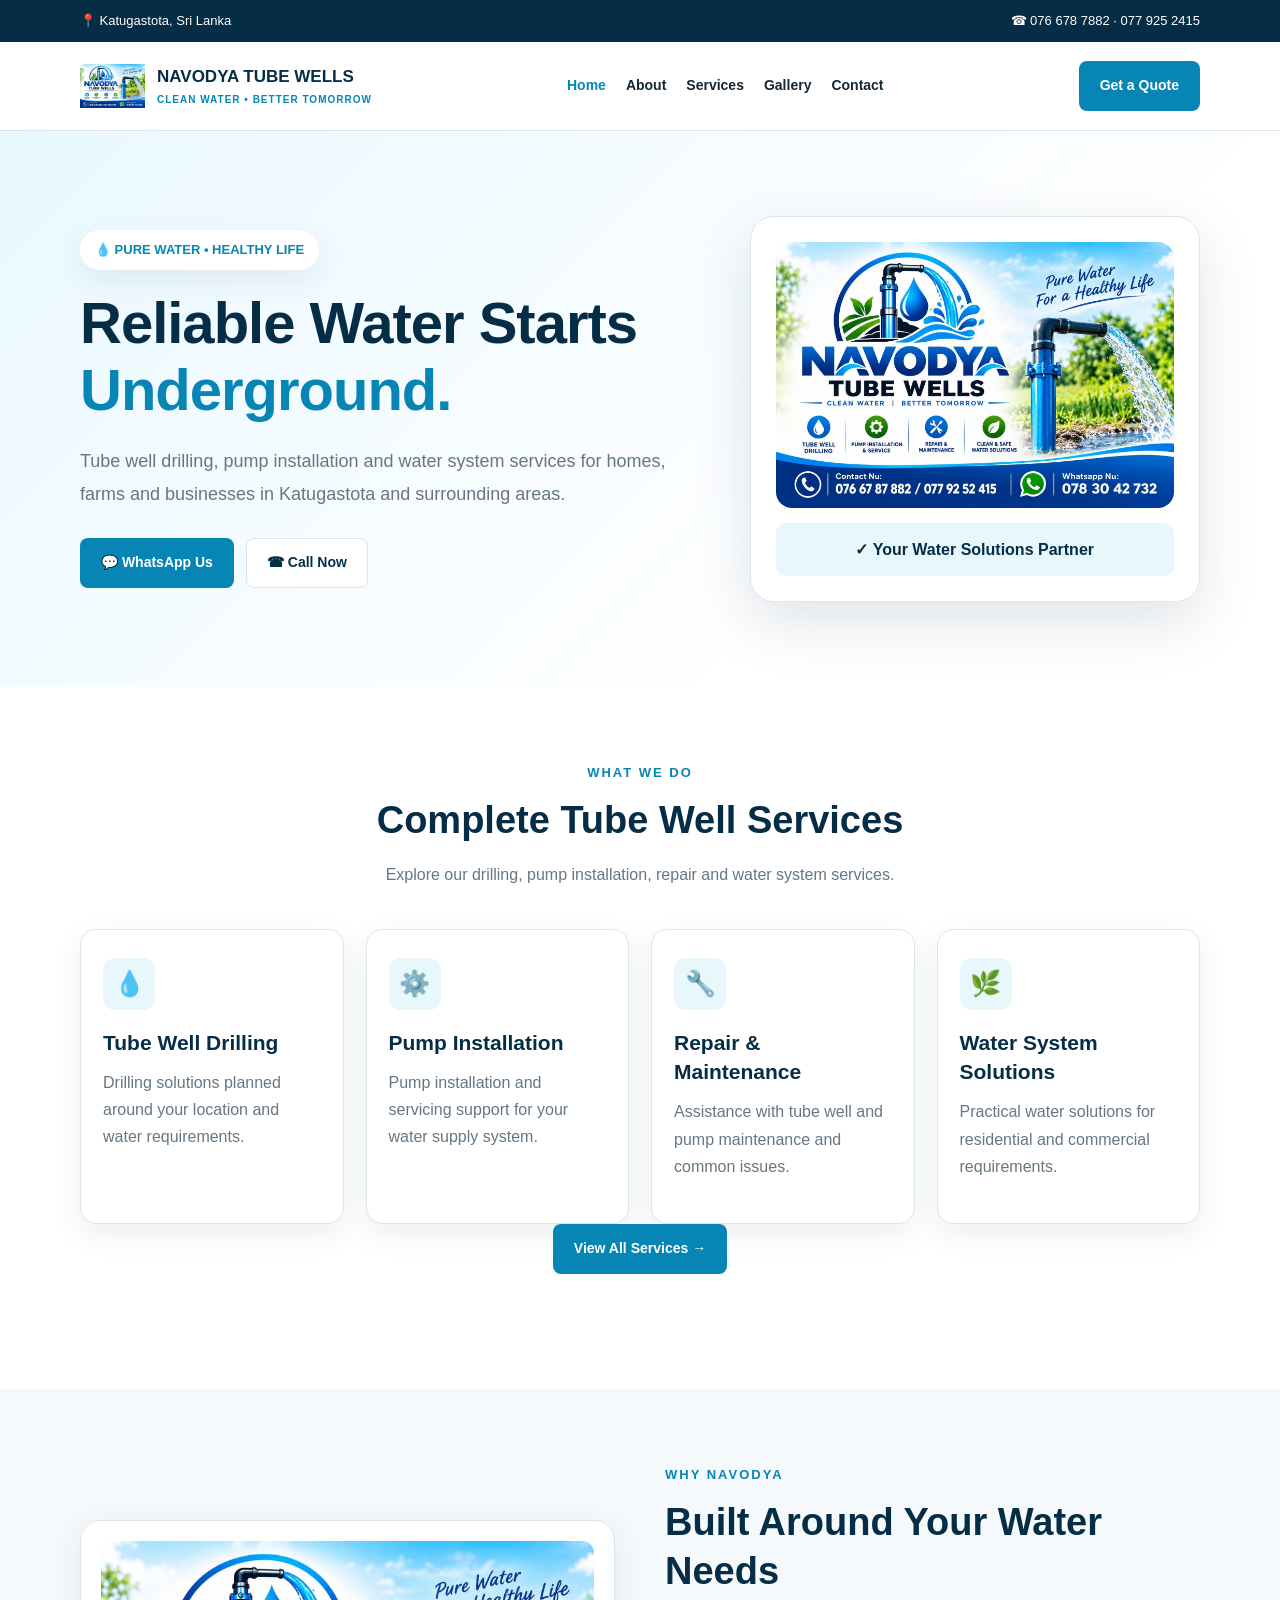
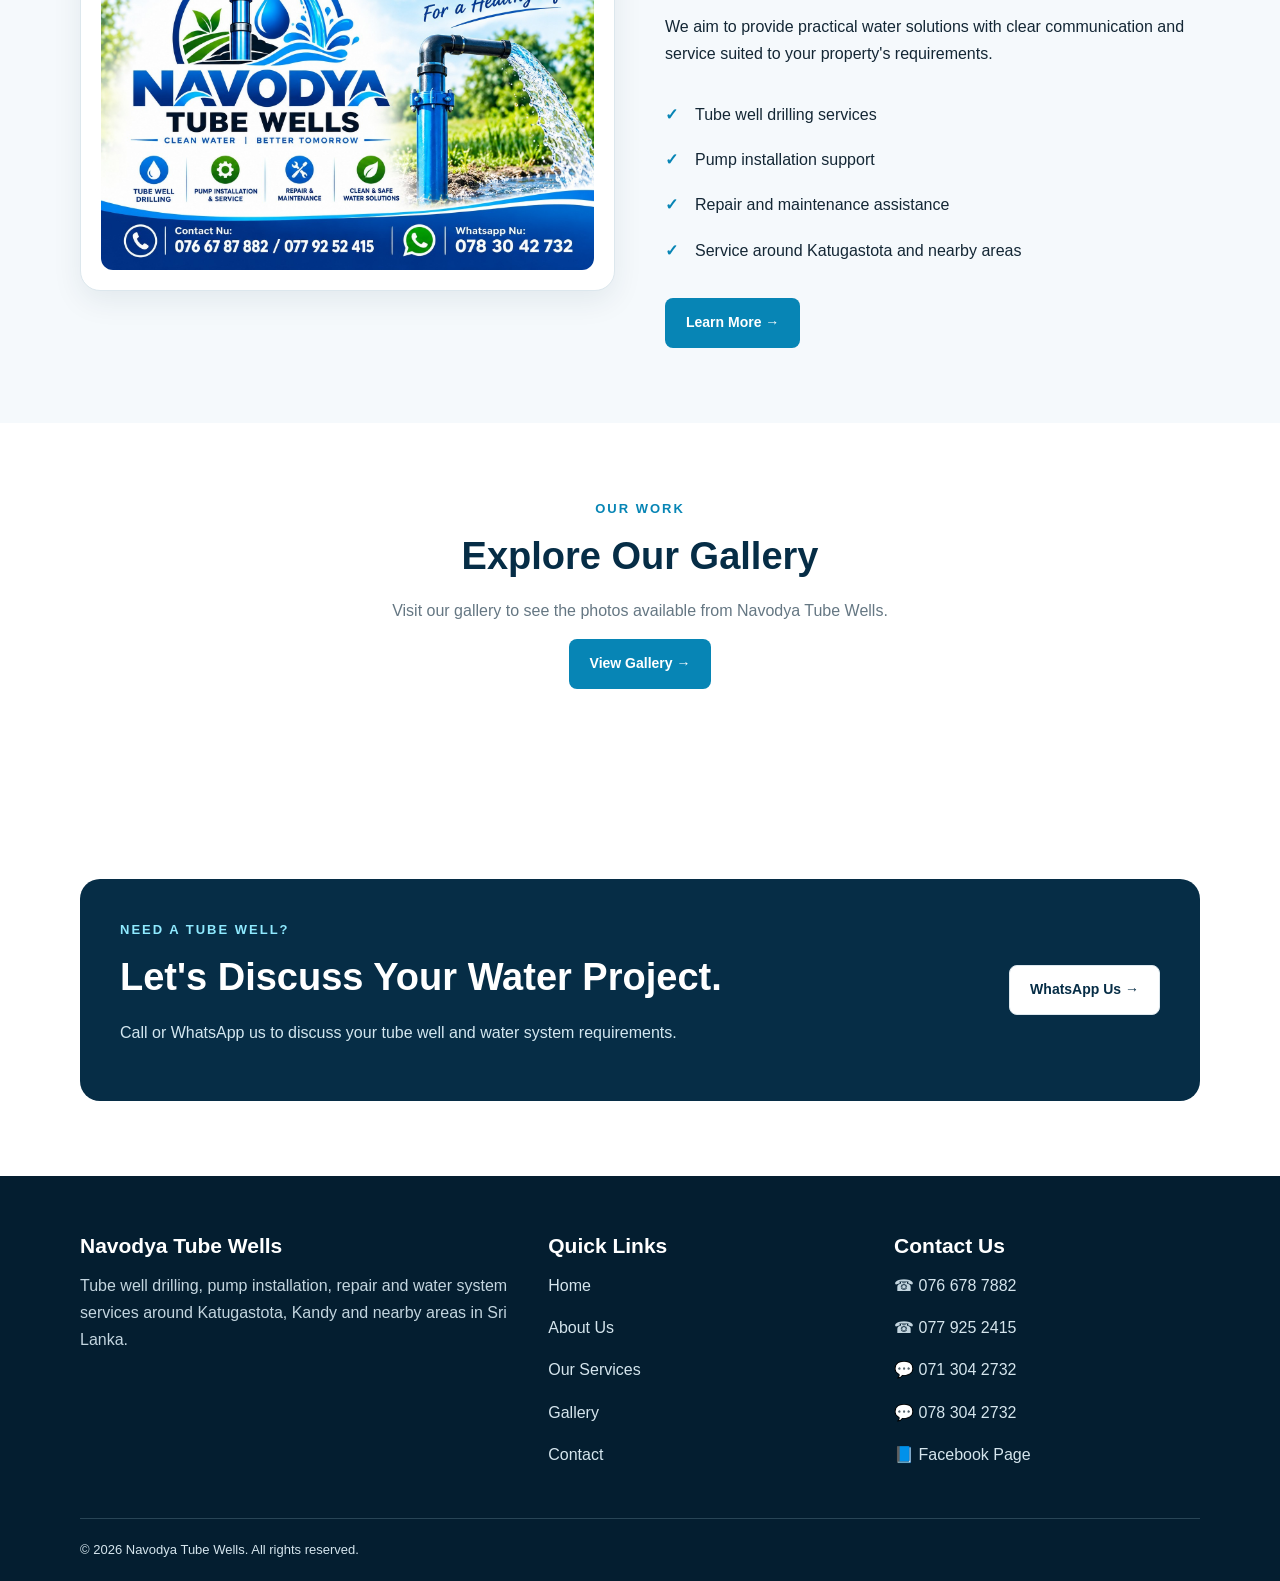
==== index.html @ 16e9a758 "Improve SEO and content in index.html Updated meta tags and content for better SEO and clarity." ====
<!DOCTYPE html>
<html lang="en">
<head>
    <meta charset="UTF-8">
    <meta name="viewport" content="width=device-width, initial-scale=1.0">

    <title>Navodya Tube Wells | Tube Well Drilling in Kandy</title>

    <meta name="description" content="Navodya Tube Wells offers tube well drilling, pump installation, repair and water solutions in Katugastota and Kandy, Sri Lanka. Contact us today.">

    <meta name="robots" content="index, follow">
    <meta name="theme-color" content="#063b70">

    <meta name="google-site-verification" content="6aQRZA4e4EYy4fW_kzl1LxKrj70lWouizrhxU1m6ybg">

    <link rel="canonical" href="https://navodyatubewells.github.io/NAVODYA-TUBE-WELLS/">

    <meta property="og:title" content="Navodya Tube Wells | Tube Well Services">
    <meta property="og:description" content="Tube well drilling, pump installation and water system services in Katugastota and Kandy, Sri Lanka.">
    <meta property="og:type" content="website">
    <meta property="og:url" content="https://navodyatubewells.github.io/NAVODYA-TUBE-WELLS/">

    <link rel="stylesheet" href="style.css">
</head>

<body>

    <!-- TOP BAR -->
    <div class="topbar">
        <div class="container">
            <span>📍 Katugastota, Sri Lanka</span>
            <span>☎ 076 678 7882 · 077 925 2415</span>
        </div>
    </div>

    <!-- NAVIGATION -->
    <nav>
        <div class="container navin">

            <a class="brand" href="index.html">
                <img class="logo" src="logo.png" alt="Navodya Tube Wells Logo">
                <span>
                    NAVODYA TUBE WELLS
                    <small>CLEAN WATER • BETTER TOMORROW</small>
                </span>
            </a>

            <button class="menu" type="button"
                    aria-label="Open menu"
                    aria-expanded="false">
                ☰
            </button>

            <div class="navlinks">
                <a class="active" href="index.html">Home</a>
                <a href="about.html">About</a>
                <a href="services.html">Services</a>
                <a href="gallery.html">Gallery</a>
                <a href="contact.html">Contact</a>
            </div>

            <a class="btn btn-primary" href="contact.html">Get a Quote</a>

        </div>
    </nav>

    <main>

        <!-- HERO SECTION -->
        <section class="hero">
            <div class="container hero-grid">

                <div>
                    <div class="badge">
                        💧 PURE WATER • HEALTHY LIFE
                    </div>

                    <h1>
                        Reliable Water Starts
                        <span>Underground.</span>
                    </h1>

                    <p class="lead">
                        Tube well drilling, pump installation and
                        water system services for homes, farms and
                        businesses in Katugastota and surrounding areas.
                    </p>

                    <div class="actions">
                        <a class="btn btn-primary"
                           href="https://wa.me/94713042732"
                           target="_blank"
                           rel="noopener noreferrer">
                            💬 WhatsApp Us
                        </a>

                        <a class="btn btn-light" href="tel:+94766787882">
                            ☎ Call Now
                        </a>
                    </div>
                </div>

                <div class="hero-card">
                    <img src="logo.png" alt="Navodya Tube Wells">
                    <div class="floating">
                        ✓ Your Water Solutions Partner
                    </div>
                </div>

            </div>
        </section>

        <!-- SERVICES SECTION -->
        <section>
            <div class="container">

                <div class="section-head">
                    <div class="kicker">WHAT WE DO</div>
                    <h2>Complete Tube Well Services</h2>
                    <p>
                        Explore our drilling, pump installation,
                        repair and water system services.
                    </p>
                </div>

                <div class="cards">

                    <div class="card">
                        <div class="icon">💧</div>
                        <h3>Tube Well Drilling</h3>
                        <p>
                            Drilling solutions planned around your
                            location and water requirements.
                        </p>
                    </div>

                    <div class="card">
                        <div class="icon">⚙️</div>
                        <h3>Pump Installation</h3>
                        <p>
                            Pump installation and servicing support
                            for your water supply system.
                        </p>
                    </div>

                    <div class="card">
                        <div class="icon">🔧</div>
                        <h3>Repair &amp; Maintenance</h3>
                        <p>
                            Assistance with tube well and pump
                            maintenance and common issues.
                        </p>
                    </div>

                    <div class="card">
                        <div class="icon">🌿</div>
                        <h3>Water System Solutions</h3>
                        <p>
                            Practical water solutions for residential
                            and commercial requirements.
                        </p>
                    </div>

                </div>

                <div class="section-head">
                    <a class="btn btn-primary" href="services.html">
                        View All Services →
                    </a>
                </div>

            </div>
        </section>

        <!-- WHY CHOOSE US -->
        <section class="alt">
            <div class="container split">

                <div class="photo">
                    <img src="logo.png" alt="Navodya Tube Wells services">
                </div>

                <div>
                    <div class="kicker">WHY NAVODYA</div>

                    <h2>Built Around Your Water Needs</h2>

                    <p>
                        We aim to provide practical water solutions
                        with clear communication and service suited
                        to your property's requirements.
                    </p>

                    <ul class="checks">
                        <li>Tube well drilling services</li>
                        <li>Pump installation support</li>
                        <li>Repair and maintenance assistance</li>
                        <li>Service around Katugastota and nearby areas</li>
                    </ul>

                    <a class="btn btn-primary" href="about.html">
                        Learn More →
                    </a>
                </div>

            </div>
        </section>

        <!-- GALLERY PROMOTION -->
        <section>
            <div class="container">
                <div class="section-head">
                    <div class="kicker">OUR WORK</div>
                    <h2>Explore Our Gallery</h2>
                    <p>
                        Visit our gallery to see the photos available
                        from Navodya Tube Wells.
                    </p>
                    <a class="btn btn-primary" href="gallery.html">
                        View Gallery →
                    </a>
                </div>
            </div>
        </section>

        <!-- CONTACT CTA -->
        <section>
            <div class="container">
                <div class="cta">

                    <div>
                        <div class="kicker" style="color:#8feaff">
                            NEED A TUBE WELL?
                        </div>

                        <h2>Let's Discuss Your Water Project.</h2>

                        <p>
                            Call or WhatsApp us to discuss your
                            tube well and water system requirements.
                        </p>
                    </div>

                    <a class="btn btn-light"
                       href="https://wa.me/94713042732"
                       target="_blank"
                       rel="noopener noreferrer">
                        WhatsApp Us →
                    </a>

                </div>
            </div>
        </section>

    </main>

    <!-- FOOTER -->
    <footer>
        <div class="container footer-grid">

            <div>
                <h3>Navodya Tube Wells</h3>
                <p>
                    Tube well drilling, pump installation, repair
                    and water system services around Katugastota,
                    Kandy and nearby areas in Sri Lanka.
                </p>
            </div>

            <div>
                <h3>Quick Links</h3>
                <p><a href="index.html">Home</a></p>
                <p><a href="about.html">About Us</a></p>
                <p><a href="services.html">Our Services</a></p>
                <p><a href="gallery.html">Gallery</a></p>
                <p><a href="contact.html">Contact</a></p>
            </div>

            <div>
                <h3>Contact Us</h3>

                <p>
                    ☎ <a href="tel:+94766787882">076 678 7882</a>
                </p>

                <p>
                    ☎ <a href="tel:+94779252415">077 925 2415</a>
                </p>

                <p>
                    💬 <a href="https://wa.me/94713042732"
                          target="_blank"
                          rel="noopener noreferrer">
                        071 304 2732
                    </a>
                </p>

                <p>
                    💬 <a href="https://wa.me/94783042732"
                          target="_blank"
                          rel="noopener noreferrer">
                        078 304 2732
                    </a>
                </p>

                <p>
                    📘 <a href="https://www.facebook.com/profile.php?id=61587087681534"
                          target="_blank"
                          rel="noopener noreferrer">
                        Facebook Page
                    </a>
                </p>
            </div>

        </div>

        <div class="container foot-bottom">
            &copy; <span class="year"></span>
            Navodya Tube Wells. All rights reserved.
        </div>
    </footer>

    <!-- JAVASCRIPT -->
    <script src="js/script.js"></script>

    <script>
        // Update the copyright year
        document.querySelectorAll(".year").forEach(function (element) {
            element.textContent = new Date().getFullYear();
        });

        // Mobile navigation
        const menuButton = document.querySelector(".menu");
        const navLinks = document.querySelector(".navlinks");

        if (menuButton && navLinks) {
            menuButton.addEventListener("click", function () {
                const isOpen = navLinks.classList.toggle("open");

                menuButton.setAttribute("aria-expanded", isOpen);
                menuButton.setAttribute(
                    "aria-label",
                    isOpen ? "Close menu" : "Open menu"
                );

                menuButton.textContent = isOpen ? "✕" : "☰";
            });

            navLinks.querySelectorAll("a").forEach(function (link) {
                link.addEventListener("click", function () {
                    navLinks.classList.remove("open");
                    menuButton.setAttribute("aria-expanded", "false");
                    menuButton.setAttribute("aria-label", "Open menu");
                    menuButton.textContent = "☰";
                });
            });
        }
    </script>

</body>
</html>
---- style.css ----
/* NAVODYA TUBE WELLS - MAIN STYLES */

:root {
  --navy: #062d46;
  --blue: #0785b5;
  --light-blue: #e8f7fc;
  --white: #ffffff;
  --dark: #142735;
  --muted: #657783;
  --bg: #f5f9fc;
  --border: #dce7ed;
  --shadow: 0 10px 30px rgba(6, 45, 70, 0.08);
}

* {
  margin: 0;
  padding: 0;
  box-sizing: border-box;
}

html {
  scroll-behavior: smooth;
}

body {
  font-family: Arial, Helvetica, sans-serif;
  line-height: 1.7;
  color: var(--dark);
  background: var(--white);
}

a {
  color: var(--blue);
  text-decoration: none;
}

a:hover {
  color: var(--navy);
}

img {
  max-width: 100%;
  display: block;
}

.container {
  width: min(1120px, 92%);
  margin: 0 auto;
}

/* TOP BAR */

.topbar {
  background: var(--navy);
  color: var(--white);
  font-size: 13px;
  padding: 10px 0;
}

.topbar .container {
  display: flex;
  justify-content: space-between;
  align-items: center;
  gap: 12px;
  flex-wrap: wrap;
}

/* NAVIGATION */

nav {
  background: var(--white);
  border-bottom: 1px solid var(--border);
  position: relative;
  z-index: 10;
}

.navin {
  min-height: 88px;
  display: flex;
  align-items: center;
  justify-content: space-between;
  gap: 20px;
}

.brand {
  display: flex;
  align-items: center;
  gap: 12px;
  color: var(--navy);
  font-weight: 800;
  font-size: 17px;
  line-height: 1.3;
}

.brand img {
  width: 55px;
  height: 55px;
  object-fit: contain;
}

.brand small {
  display: block;
  color: var(--blue);
  font-size: 10px;
  letter-spacing: 1px;
  margin-top: 5px;
}

.navlinks {
  display: flex;
  align-items: center;
  gap: 20px;
}

.navlinks a {
  color: var(--dark);
  font-weight: 600;
  font-size: 14px;
  padding: 8px 0;
}

.navlinks a:hover,
.navlinks a.active {
  color: var(--blue);
}

.menu {
  display: none;
  border: 0;
  background: var(--light-blue);
  color: var(--navy);
  padding: 10px 14px;
  border-radius: 8px;
  font-size: 20px;
  cursor: pointer;
}

/* BUTTONS */

.btn {
  display: inline-flex;
  align-items: center;
  justify-content: center;
  gap: 8px;
  padding: 12px 20px;
  border-radius: 8px;
  font-size: 14px;
  font-weight: 700;
  border: 1px solid transparent;
  transition: 0.25s;
  cursor: pointer;
}

.btn-primary {
  background: var(--blue);
  color: var(--white);
}

.btn-primary:hover {
  background: var(--navy);
  color: var(--white);
  transform: translateY(-2px);
}

.btn-light {
  background: var(--white);
  color: var(--navy);
  border-color: var(--border);
}

.btn-light:hover {
  background: var(--light-blue);
  color: var(--navy);
}

/* HERO SECTION */

.hero {
  background: linear-gradient(135deg, #e9f8ff, #ffffff 70%);
  padding: 85px 0;
  overflow: hidden;
}

.hero-grid {
  display: grid;
  grid-template-columns: 1.15fr 0.85fr;
  align-items: center;
  gap: 60px;
}

.badge {
  display: inline-block;
  background: var(--white);
  color: var(--blue);
  padding: 9px 15px;
  border-radius: 30px;
  font-size: 13px;
  font-weight: 700;
  box-shadow: var(--shadow);
  margin-bottom: 20px;
}

h1 {
  color: var(--navy);
  font-size: clamp(36px, 5vw, 58px);
  line-height: 1.15;
  letter-spacing: -1px;
  margin-bottom: 22px;
}

h1 span {
  color: var(--blue);
}

.lead {
  color: var(--muted);
  font-size: 18px;
  line-height: 1.8;
  max-width: 650px;
}

.actions {
  display: flex;
  flex-wrap: wrap;
  gap: 12px;
  margin-top: 28px;
}

.hero-card {
  position: relative;
  background: var(--white);
  padding: 25px;
  border-radius: 24px;
  box-shadow: 0 20px 60px rgba(6, 45, 70, 0.13);
  border: 1px solid var(--border);
}

.hero-card img {
  width: 100%;
  border-radius: 16px;
  object-fit: contain;
}

.floating {
  position: relative;
  margin-top: 15px;
  padding: 13px;
  border-radius: 10px;
  background: var(--light-blue);
  color: var(--navy);
  text-align: center;
  font-weight: 700;
}

/* GENERAL SECTIONS */

section {
  padding: 75px 0;
}

section.alt {
  background: var(--bg);
}

.section-head {
  text-align: center;
  max-width: 720px;
  margin: 0 auto 40px;
}

.kicker {
  color: var(--blue);
  font-size: 13px;
  font-weight: 800;
  text-transform: uppercase;
  letter-spacing: 2px;
  margin-bottom: 12px;
}

h2 {
  color: var(--navy);
  font-size: clamp(27px, 4vw, 38px);
  line-height: 1.3;
  margin-bottom: 16px;
}

h3 {
  color: var(--navy);
  font-size: 21px;
  line-height: 1.4;
  margin-bottom: 12px;
}

p {
  margin-bottom: 15px;
}

.section-head p,
.card p,
.service-card p {
  color: var(--muted);
}

/* SERVICE CARDS */

.cards {
  display: grid;
  grid-template-columns: repeat(4, 1fr);
  gap: 22px;
}

.card {
  padding: 28px 22px;
  background: var(--white);
  border: 1px solid var(--border);
  border-radius: 16px;
  box-shadow: var(--shadow);
  transition: 0.25s;
}

.card:hover {
  transform: translateY(-6px);
  border-color: var(--blue);
}

.icon {
  width: 52px;
  height: 52px;
  display: flex;
  align-items: center;
  justify-content: center;
  background: var(--light-blue);
  border-radius: 12px;
  font-size: 25px;
  margin-bottom: 18px;
}

/* TWO-COLUMN CONTENT */

.split {
  display: grid;
  grid-template-columns: 1fr 1fr;
  align-items: center;
  gap: 50px;
}

.photo {
  background: var(--white);
  padding: 20px;
  border-radius: 20px;
  border: 1px solid var(--border);
  box-shadow: var(--shadow);
}

.photo img {
  width: 100%;
  max-height: 400px;
  object-fit: contain;
  border-radius: 12px;
}

.checks {
  list-style: none;
  margin: 25px 0;
}

.checks li {
  padding: 9px 0 9px 30px;
  position: relative;
}

.checks li::before {
  content: "✓";
  position: absolute;
  left: 0;
  color: var(--blue);
  font-weight: 800;
}

/* INNER PAGE HERO */

.page-hero {
  background: linear-gradient(135deg, #e9f8ff, #ffffff);
  padding: 65px 0;
}

.page-hero h1 {
  font-size: clamp(34px, 5vw, 52px);
}

/* SERVICES PAGE */

.services-grid {
  display: grid;
  grid-template-columns: repeat(2, 1fr);
  gap: 22px;
}

.service-card {
  display: flex;
  align-items: flex-start;
  gap: 20px;
  padding: 28px;
  background: var(--white);
  border: 1px solid var(--border);
  border-radius: 16px;
  box-shadow: var(--shadow);
}

.service-card .icon {
  flex-shrink: 0;
  margin: 0;
}

/* PROCESS */

.process {
  display: grid;
  grid-template-columns: repeat(4, 1fr);
  gap: 20px;
}

.step {
  padding: 24px;
  border: 1px solid var(--border);
  border-radius: 14px;
  background: var(--white);
}

.step b {
  display: flex;
  width: 42px;
  height: 42px;
  align-items: center;
  justify-content: center;
  border-radius: 50%;
  background: var(--blue);
  color: var(--white);
  margin-bottom: 18px;
}

/* GALLERY */

.gallery {
  display: grid;
  grid-template-columns: repeat(3, 1fr);
  gap: 22px;
}

.g {
  overflow: hidden;
  background: var(--white);
  padding: 15px;
  border-radius: 16px;
  border: 1px solid var(--border);
  box-shadow: var(--shadow);
}

.g img {
  width: 100%;
  height: 260px;
  object-fit: contain;
  border-radius: 10px;
}

/* CONTACT */

.contact-grid {
  display: grid;
  grid-template-columns: 0.8fr 1.2fr;
  gap: 40px;
  align-items: start;
}

.contact-list {
  margin-top: 25px;
}

.contact-item {
  display: flex;
  gap: 18px;
  align-items: flex-start;
  padding: 20px 0;
  border-bottom: 1px solid var(--border);
}

.contact-item .icon {
  flex-shrink: 0;
  margin: 0;
}

.contact-item p {
  margin: 6px 0 0;
}

.form {
  padding: 30px;
  background: var(--bg);
  border: 1px solid var(--border);
  border-radius: 18px;
}

.form-grid {
  display: grid;
  grid-template-columns: repeat(2, 1fr);
  gap: 18px;
}

.form-grid .full {
  grid-column: 1 / -1;
}

.form label {
  display: block;
  font-weight: 700;
  margin-bottom: 7px;
}

.form input,
.form select,
.form textarea {
  width: 100%;
  padding: 13px;
  border: 1px solid var(--border);
  border-radius: 8px;
  background: var(--white);
  font: inherit;
  color: var(--dark);
}

.form input:focus,
.form select:focus,
.form textarea:focus {
  outline: 2px solid var(--blue);
  outline-offset: 1px;
}

/* STATS */

.stats {
  display: grid;
  grid-template-columns: repeat(3, 1fr);
  gap: 20px;
  margin-top: 40px;
}

.stat {
  text-align: center;
  padding: 25px;
  background: var(--light-blue);
  border-radius: 14px;
}

.stat strong {
  display: block;
  font-size: 32px;
  color: var(--blue);
}

.stat span {
  color: var(--muted);
}

/* CALL TO ACTION */

.cta {
  display: flex;
  align-items: center;
  justify-content: space-between;
  gap: 25px;
  padding: 40px;
  border-radius: 20px;
  background: var(--navy);
  color: var(--white);
}

.cta h2 {
  color: var(--white);
}

.cta p {
  color: #d3e7f0;
}

/* FOOTER */

footer {
  background: #041e30;
  color: #d5e5ed;
  padding: 55px 0 20px;
}

footer h3 {
  color: var(--white);
}

footer p {
  color: #c3d5df;
}

footer a {
  color: #d5e5ed;
}

footer a:hover {
  color: #70ddff;
}

.footer-grid {
  display: grid;
  grid-template-columns: 1.4fr 1fr 1fr;
  gap: 40px;
}

.foot-bottom {
  border-top: 1px solid #294556;
  margin-top: 35px;
  padding-top: 20px;
  font-size: 13px;
}

/* MOBILE RESPONSIVE */

@media (max-width: 900px) {
  .navin {
    flex-wrap: wrap;
    padding: 15px 0;
  }

  .navlinks {
    gap: 12px;
    flex-wrap: wrap;
  }

  .cards {
    grid-template-columns: repeat(2, 1fr);
  }

  .process {
    grid-template-columns: repeat(2, 1fr);
  }

  .hero-grid {
    gap: 30px;
  }
}

@media (max-width: 600px) {
  .container {
    width: 92%;
  }

  .topbar .container {
    justify-content: center;
    text-align: center;
  }

  .navin {
    gap: 12px;
  }

  .brand {
    font-size: 14px;
    flex: 1;
  }

  .brand img {
    width: 42px;
    height: 42px;
  }

  .brand small {
    font-size: 8px;
  }

  .menu {
    display: block;
  }

  .navlinks {
    width: 100%;
    justify-content: center;
    gap: 15px;
  }

  .navin > .btn {
    width: 100%;
  }

  .hero {
    padding: 50px 0;
  }

  .hero-grid,
  .split,
  .services-grid,
  .contact-grid {
    grid-template-columns: 1fr;
  }

  .hero-grid {
    gap: 35px;
  }

  h1 {
    font-size: 37px;
  }

  .lead {
    font-size: 16px;
  }

  section {
    padding: 50px 0;
  }

  .cards,
  .gallery {
    grid-template-columns: 1fr;
  }

  .process {
    grid-template-columns: 1fr 1fr;
  }

  .g img {
    height: 220px;
  }

  .service-card {
    padding: 20px;
  }

  .form {
    padding: 20px;
  }

  .form-grid {
    grid-template-columns: 1fr;
  }

  .form-grid .full {
    grid-column: auto;
  }

  .stats {
    grid-template-columns: 1fr;
  }

  .cta {
    flex-direction: column;
    align-items: flex-start;
    padding: 25px;
  }

  .footer-grid {
    grid-template-columns: 1fr;
    gap: 25px;
  }
}
.logo {
    width: 75px;
    height: 75px;
    object-fit: contain;
}
/* Fix logo and image visibility */
.brand .logo {
    width: 65px;
    height: 65px;
    object-fit: contain;
    display: block;
}

.hero-card img,
.photo img {
    width: 100%;
    height: 100%;
    object-fit: contain;
    display: block;
}
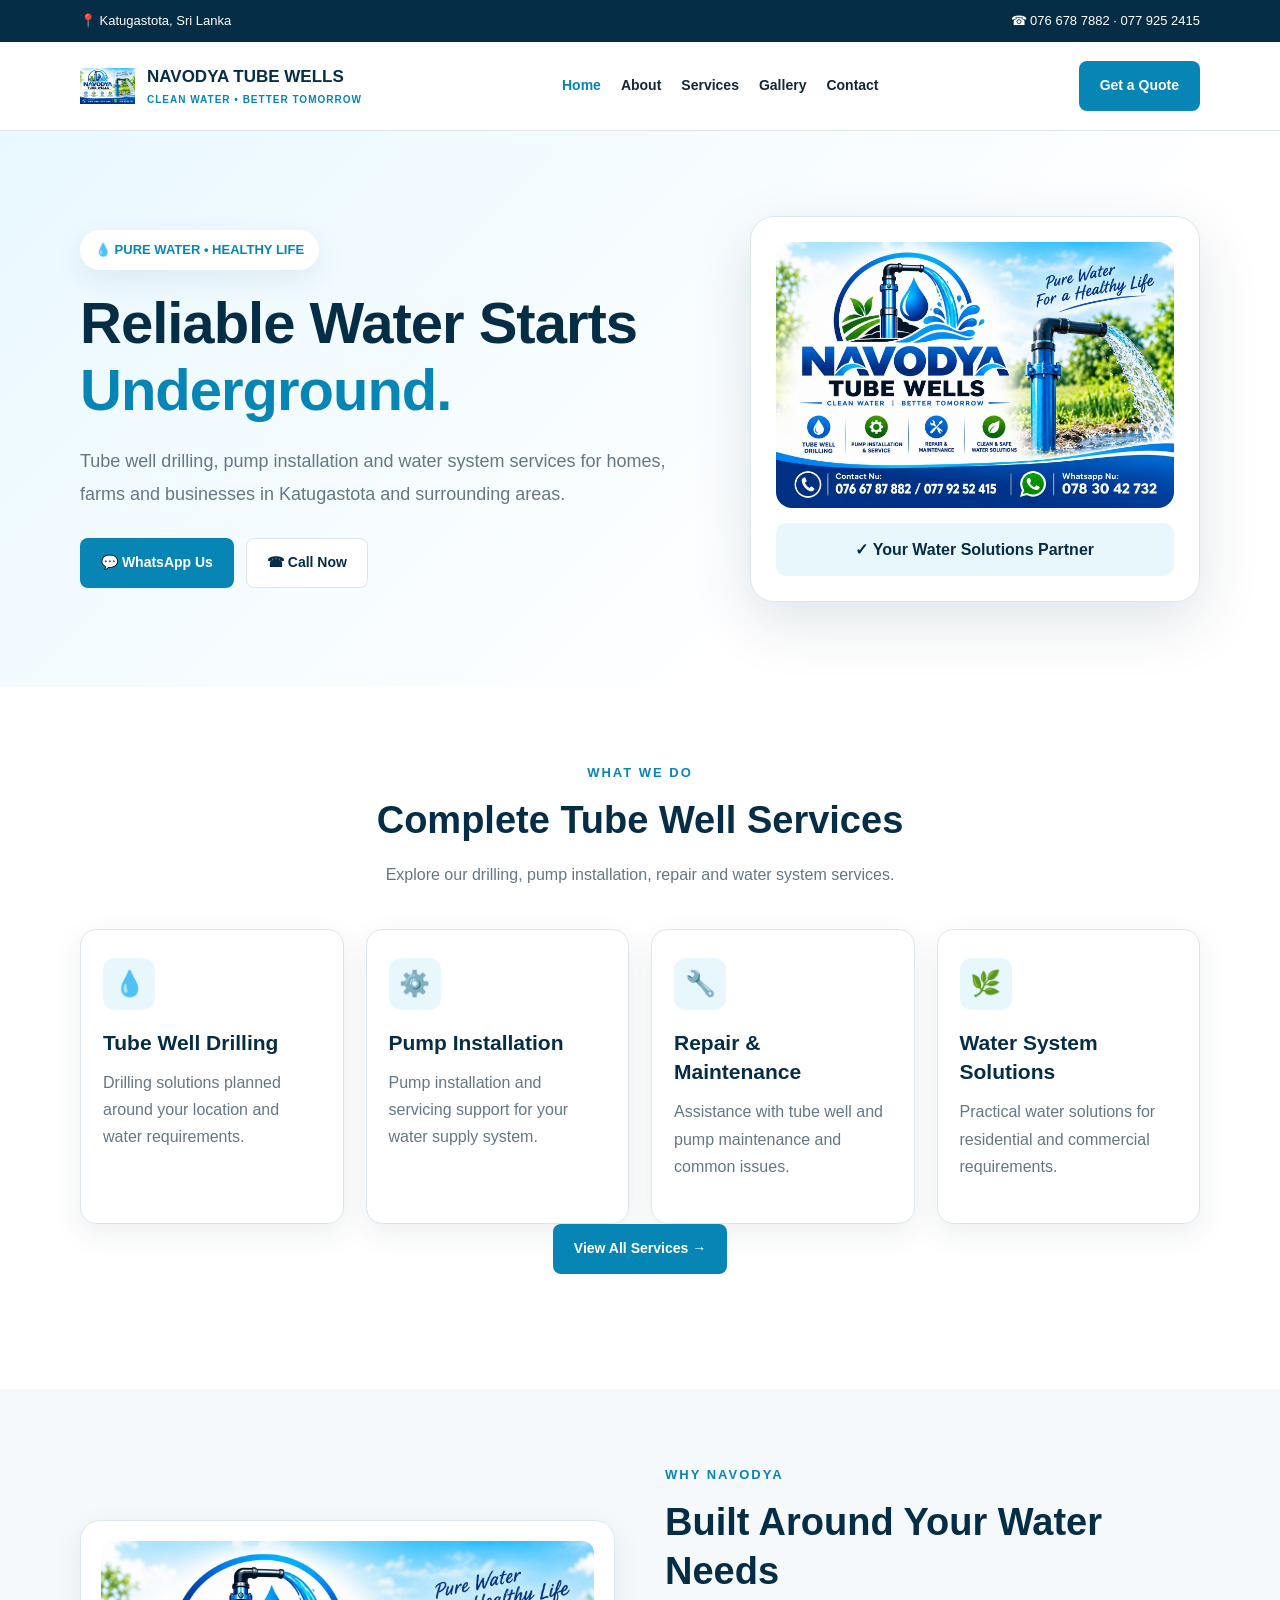
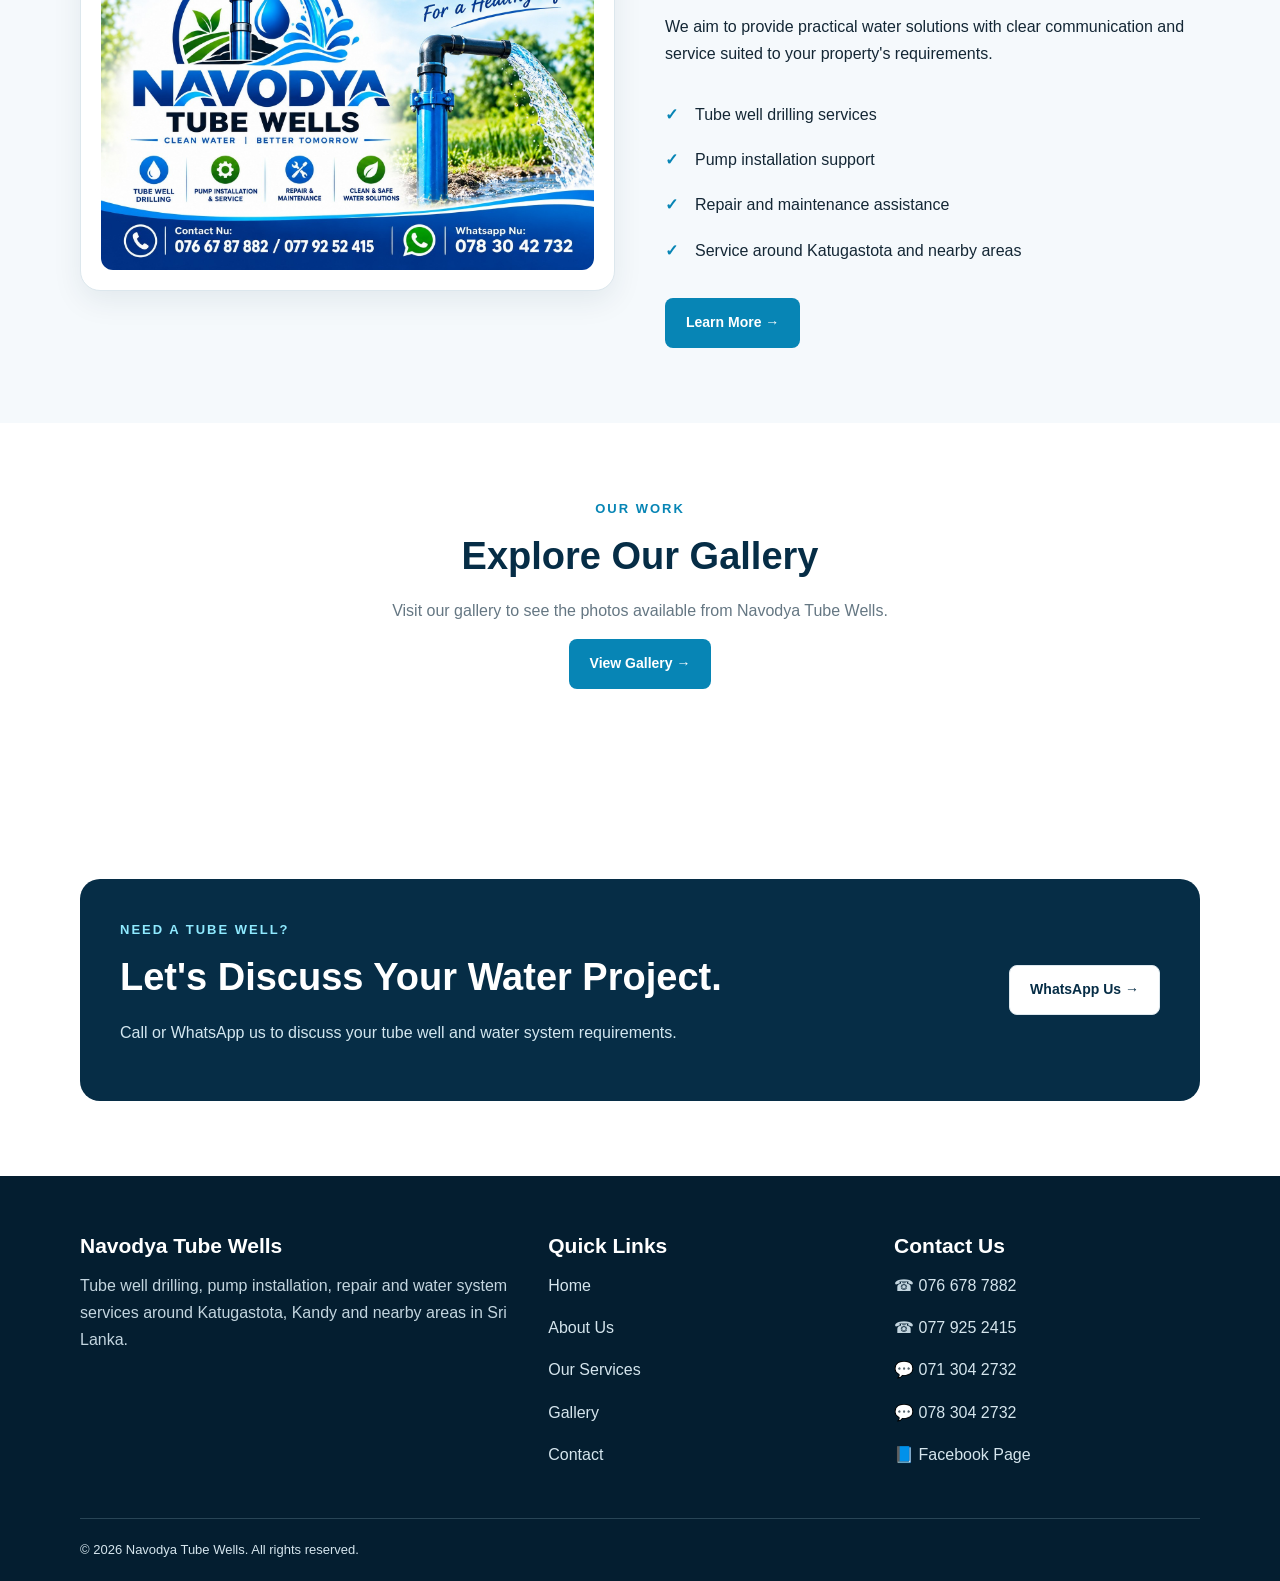
==== commit 15c3deff: "Remove logo class from image in navigation" ====
--- a/index.html
+++ b/index.html
@@ -38,7 +38,7 @@
         <div class="container navin">
 
             <a class="brand" href="index.html">
-                <img class="logo" src="logo.png" alt="Navodya Tube Wells Logo">
+                <img src="logo.png" alt="Navodya Tube Wells Logo">
                 <span>
                     NAVODYA TUBE WELLS
                     <small>CLEAN WATER • BETTER TOMORROW</small>
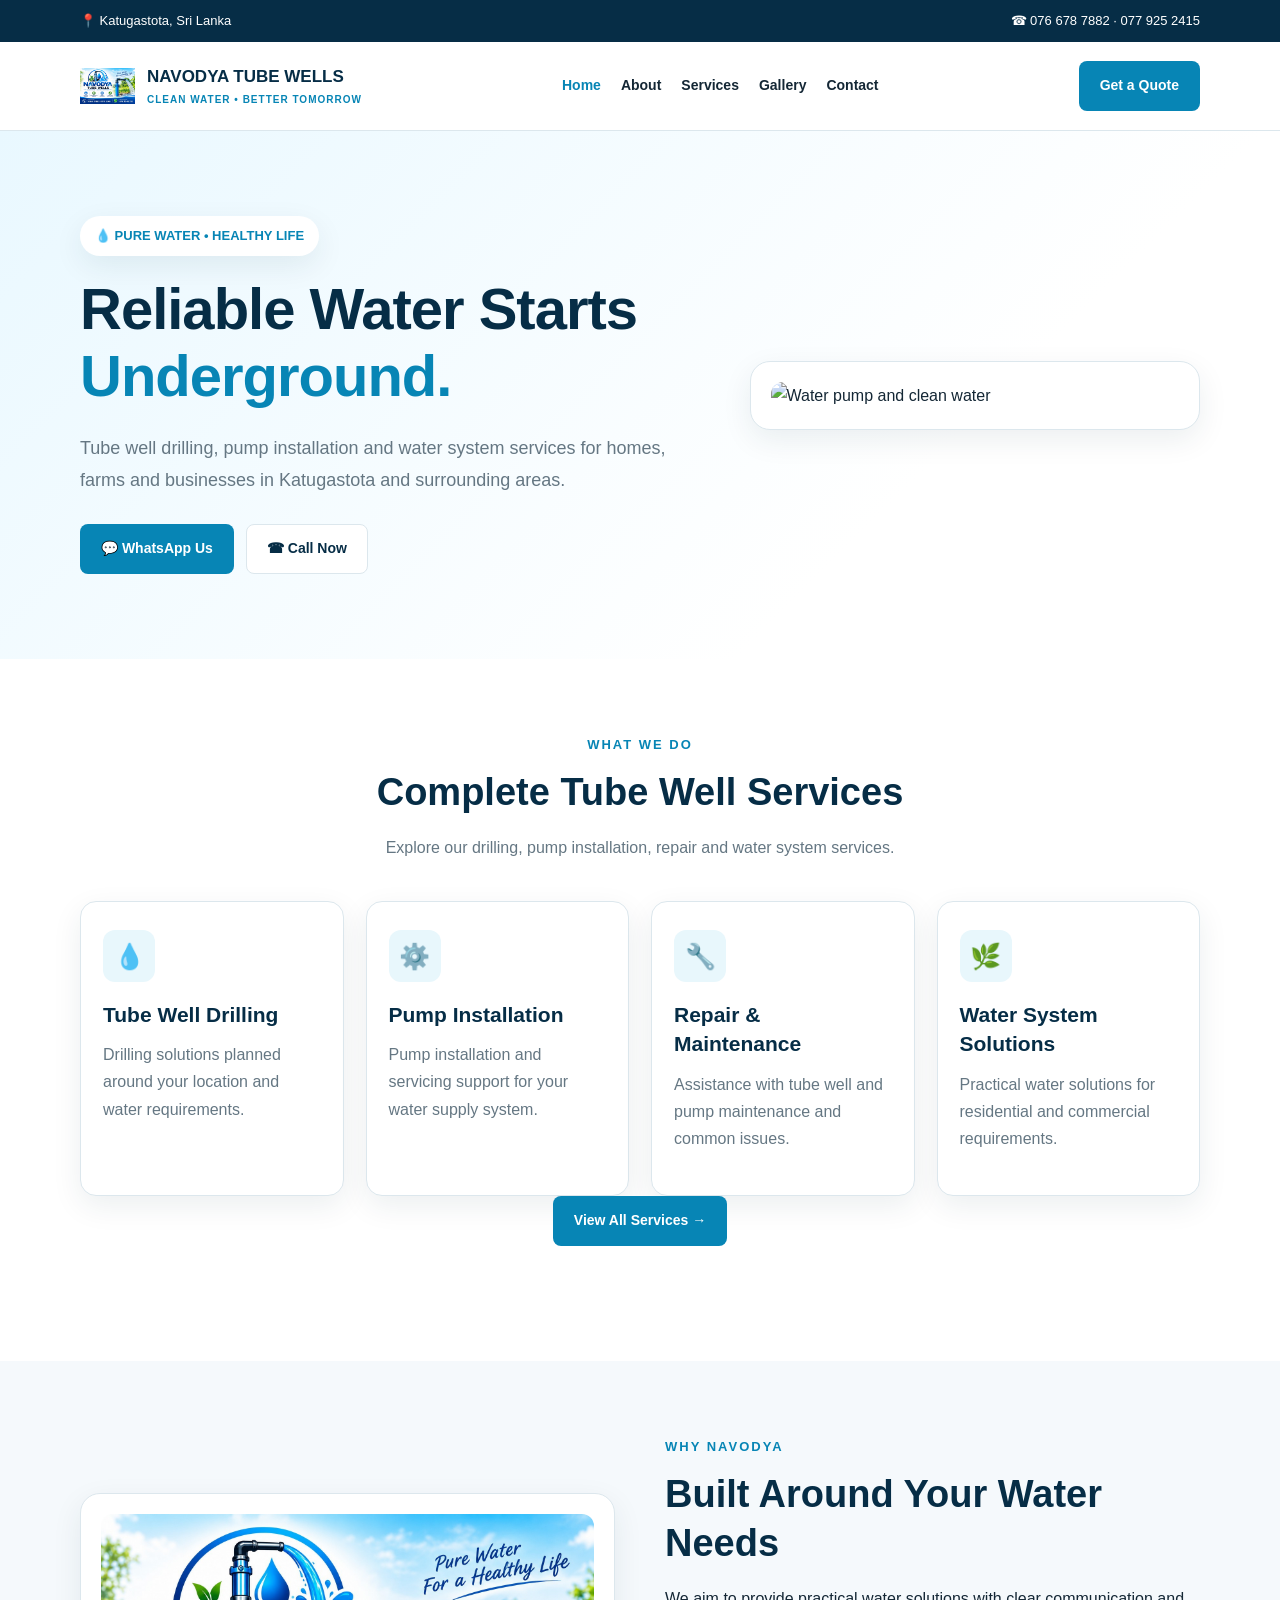
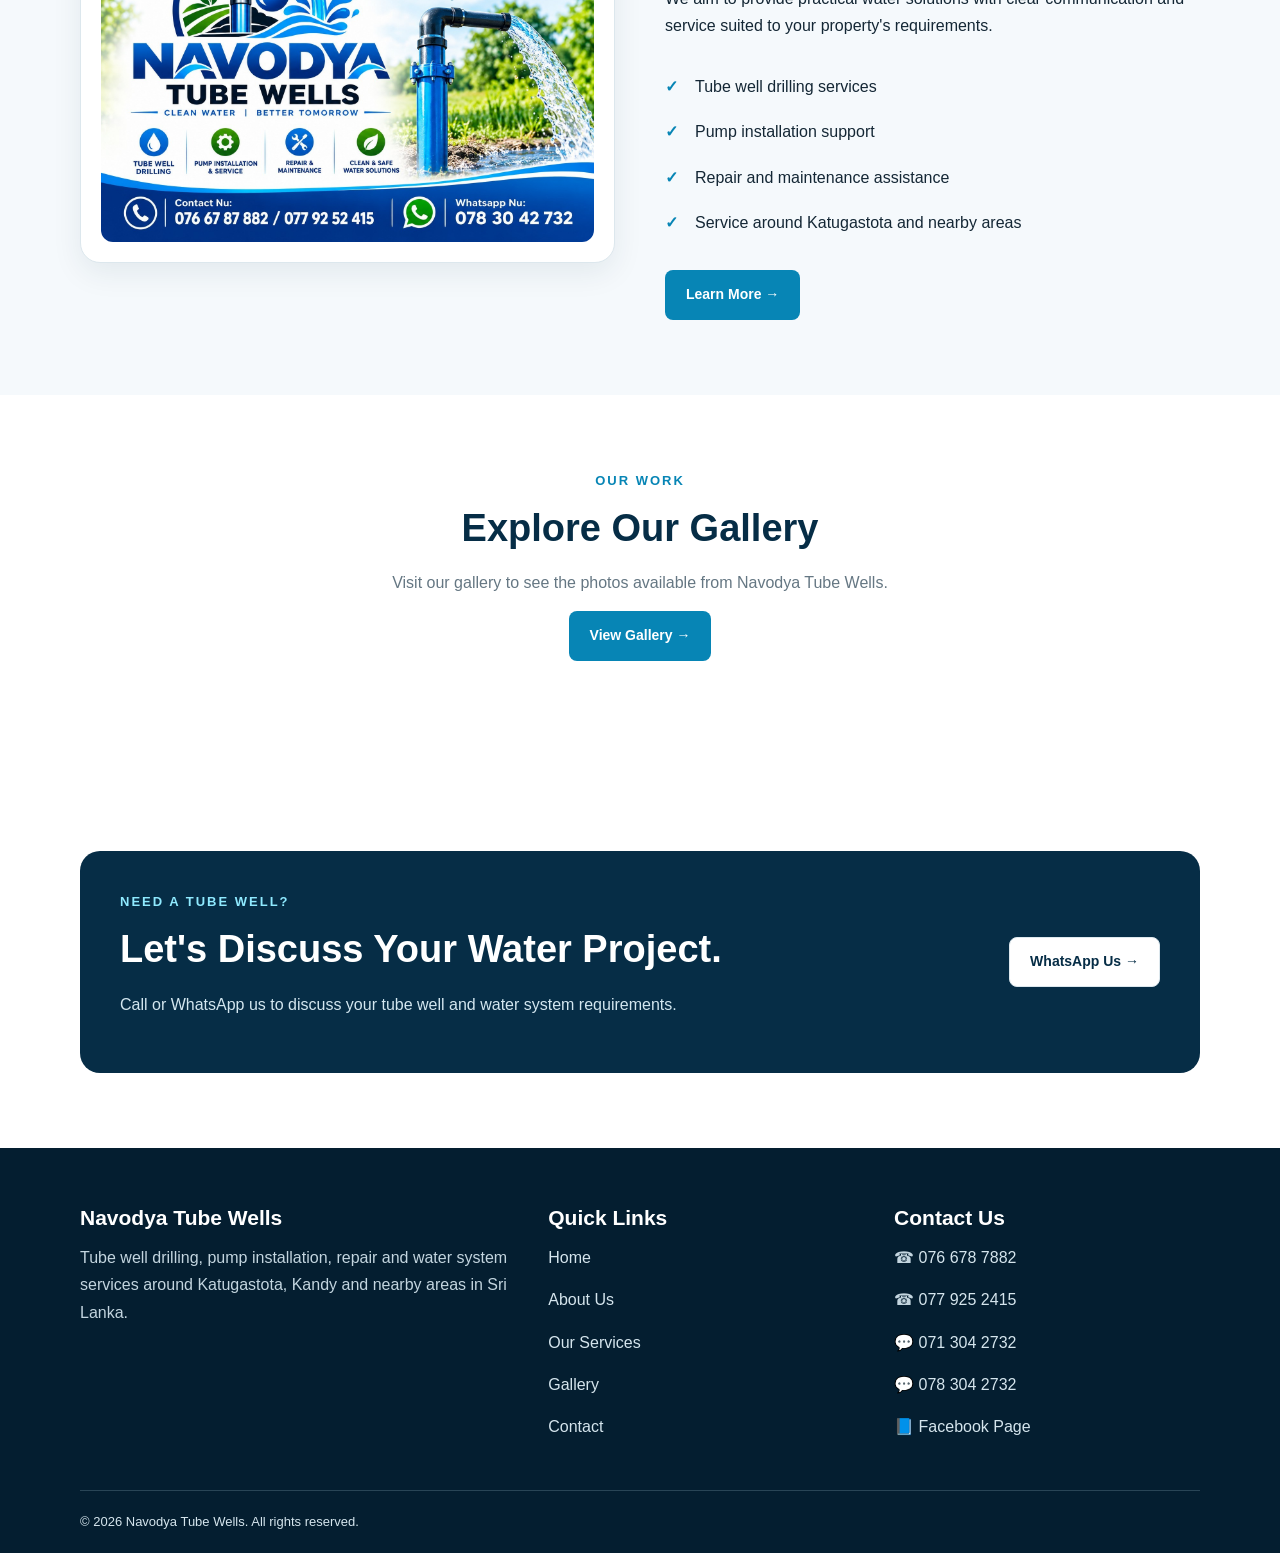
==== commit 50301543: "Update hero card image in index.html Replaced logo image with a new image of a water pump." ====
--- a/index.html
+++ b/index.html
@@ -100,10 +100,9 @@
                     </div>
                 </div>
 
-                <div class="hero-card">
-                    <img src="logo.png" alt="Navodya Tube Wells">
-                    <div class="floating">
-                        ✓ Your Water Solutions Partner
+                <div class="photo">
+    <img src="navodya-water-pump.jpg" alt="Water pump and clean water">
+</div>
                     </div>
                 </div>
 
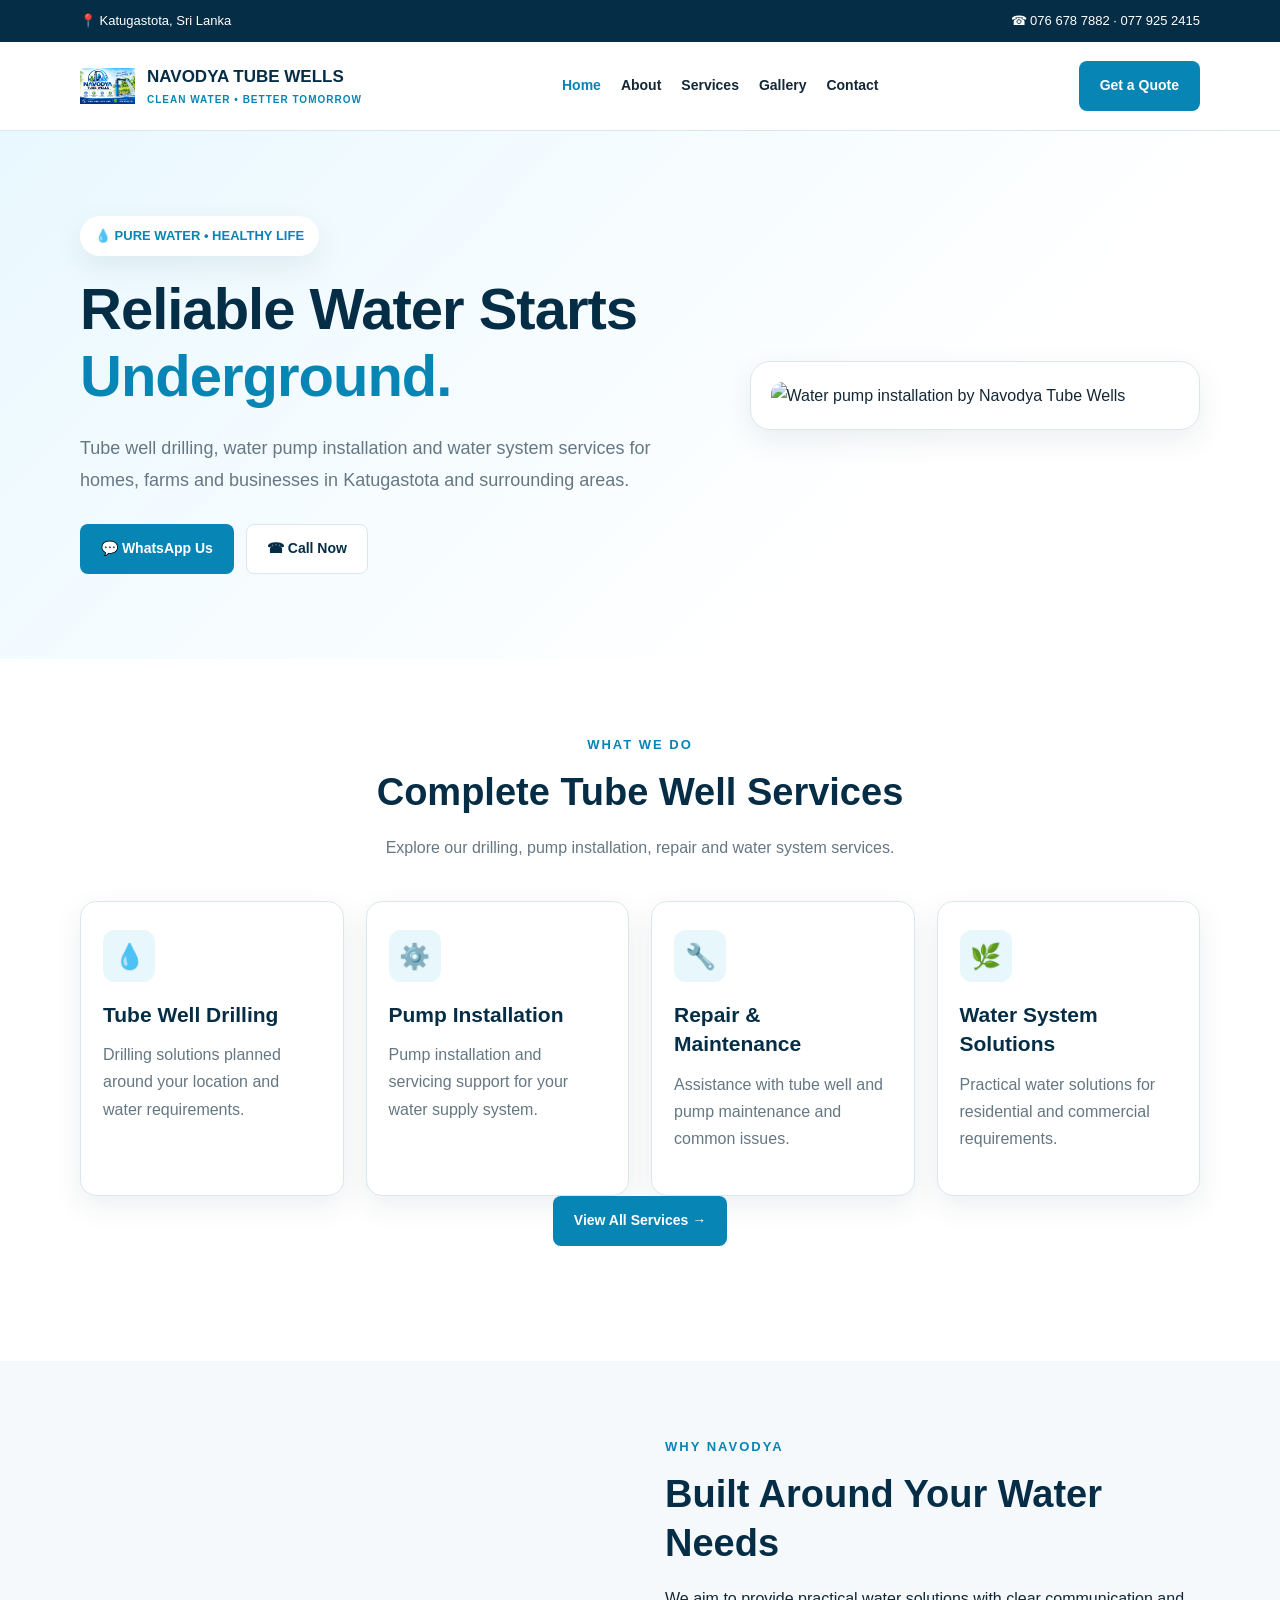
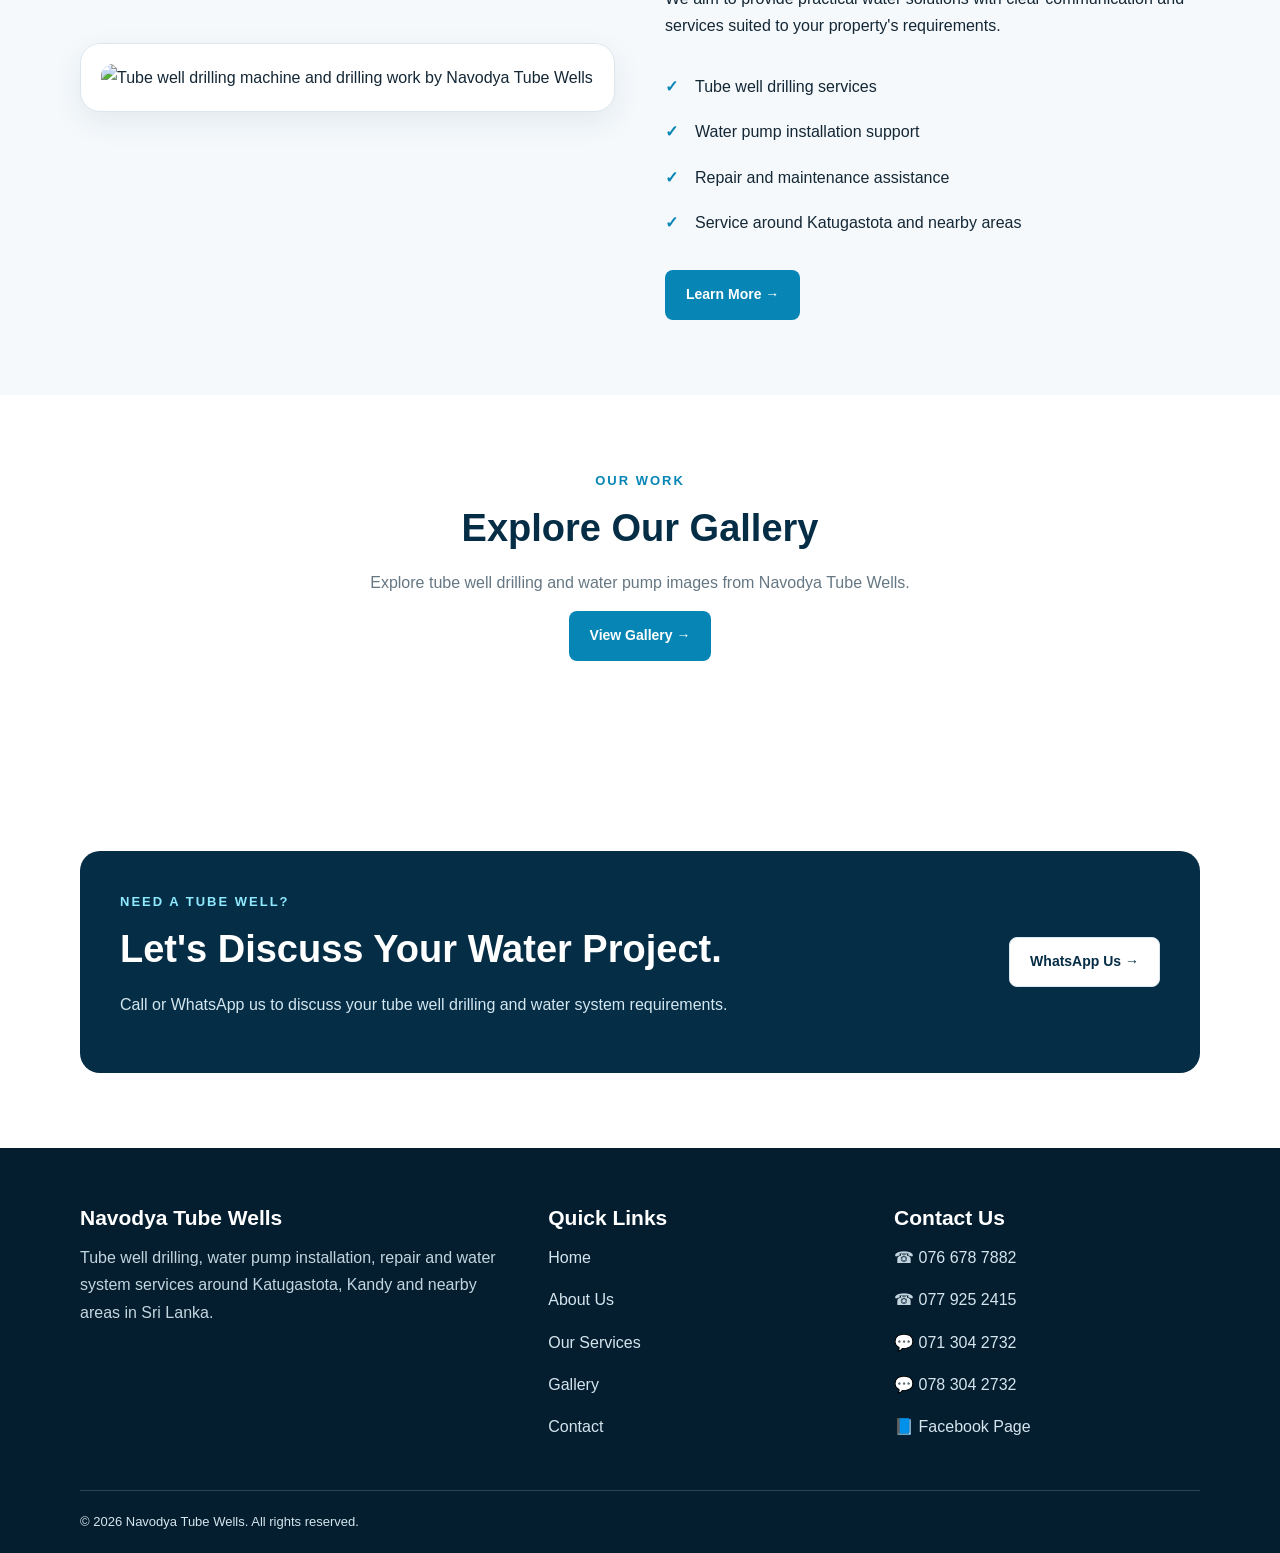
==== commit ad1add45: "Refine meta tags and improve text clarity Updated the description meta tag for clarity and added an " ====
--- a/index.html
+++ b/index.html
@@ -6,7 +6,7 @@
 
     <title>Navodya Tube Wells | Tube Well Drilling in Kandy</title>
 
-    <meta name="description" content="Navodya Tube Wells offers tube well drilling, pump installation, repair and water solutions in Katugastota and Kandy, Sri Lanka. Contact us today.">
+    <meta name="description" content="Navodya Tube Wells provides tube well drilling, water pump installation, repair and water system solutions in Katugastota and Kandy, Sri Lanka.">
 
     <meta name="robots" content="index, follow">
     <meta name="theme-color" content="#063b70">
@@ -19,6 +19,8 @@
     <meta property="og:description" content="Tube well drilling, pump installation and water system services in Katugastota and Kandy, Sri Lanka.">
     <meta property="og:type" content="website">
     <meta property="og:url" content="https://navodyatubewells.github.io/NAVODYA-TUBE-WELLS/">
+
+    <meta property="og:image" content="https://navodyatubewells.github.io/NAVODYA-TUBE-WELLS/navodya-water-pump.jpg">
 
     <link rel="stylesheet" href="style.css">
 </head>
@@ -39,13 +41,15 @@
 
             <a class="brand" href="index.html">
                 <img src="logo.png" alt="Navodya Tube Wells Logo">
+
                 <span>
                     NAVODYA TUBE WELLS
                     <small>CLEAN WATER • BETTER TOMORROW</small>
                 </span>
             </a>
 
-            <button class="menu" type="button"
+            <button class="menu"
+                    type="button"
                     aria-label="Open menu"
                     aria-expanded="false">
                 ☰
@@ -59,14 +63,16 @@
                 <a href="contact.html">Contact</a>
             </div>
 
-            <a class="btn btn-primary" href="contact.html">Get a Quote</a>
+            <a class="btn btn-primary" href="contact.html">
+                Get a Quote
+            </a>
 
         </div>
     </nav>
 
     <main>
 
-        <!-- HERO SECTION -->
+        <!-- HERO SECTION: WATER PUMP IMAGE -->
         <section class="hero">
             <div class="container hero-grid">
 
@@ -81,12 +87,14 @@
                     </h1>
 
                     <p class="lead">
-                        Tube well drilling, pump installation and
-                        water system services for homes, farms and
-                        businesses in Katugastota and surrounding areas.
+                        Tube well drilling, water pump installation
+                        and water system services for homes, farms
+                        and businesses in Katugastota and surrounding
+                        areas.
                     </p>
 
                     <div class="actions">
+
                         <a class="btn btn-primary"
                            href="https://wa.me/94713042732"
                            target="_blank"
@@ -94,16 +102,19 @@
                             💬 WhatsApp Us
                         </a>
 
-                        <a class="btn btn-light" href="tel:+94766787882">
+                        <a class="btn btn-light"
+                           href="tel:+94766787882">
                             ☎ Call Now
                         </a>
-                    </div>
-                </div>
-
-                <div class="photo">
-    <img src="navodya-water-pump.jpg" alt="Water pump and clean water">
-</div>
-                    </div>
+
+                    </div>
+                </div>
+
+                <div class="photo hero-photo">
+                    <img
+                        src="navodya-water-pump.jpg"
+                        alt="Water pump installation by Navodya Tube Wells"
+                        fetchpriority="high">
                 </div>
 
             </div>
@@ -115,7 +126,9 @@
 
                 <div class="section-head">
                     <div class="kicker">WHAT WE DO</div>
+
                     <h2>Complete Tube Well Services</h2>
+
                     <p>
                         Explore our drilling, pump installation,
                         repair and water system services.
@@ -126,7 +139,9 @@
 
                     <div class="card">
                         <div class="icon">💧</div>
+
                         <h3>Tube Well Drilling</h3>
+
                         <p>
                             Drilling solutions planned around your
                             location and water requirements.
@@ -135,7 +150,9 @@
 
                     <div class="card">
                         <div class="icon">⚙️</div>
+
                         <h3>Pump Installation</h3>
+
                         <p>
                             Pump installation and servicing support
                             for your water supply system.
@@ -144,7 +161,9 @@
 
                     <div class="card">
                         <div class="icon">🔧</div>
+
                         <h3>Repair &amp; Maintenance</h3>
+
                         <p>
                             Assistance with tube well and pump
                             maintenance and common issues.
@@ -153,7 +172,9 @@
 
                     <div class="card">
                         <div class="icon">🌿</div>
+
                         <h3>Water System Solutions</h3>
+
                         <p>
                             Practical water solutions for residential
                             and commercial requirements.
@@ -171,12 +192,15 @@
             </div>
         </section>
 
-        <!-- WHY CHOOSE US -->
+        <!-- WHY CHOOSE US: DRILLING IMAGE -->
         <section class="alt">
             <div class="container split">
 
-                <div class="photo">
-                    <img src="logo.png" alt="Navodya Tube Wells services">
+                <div class="photo drilling-photo">
+                    <img
+                        src="navodya-drilling.jpg"
+                        alt="Tube well drilling machine and drilling work by Navodya Tube Wells"
+                        loading="lazy">
                 </div>
 
                 <div>
@@ -186,13 +210,13 @@
 
                     <p>
                         We aim to provide practical water solutions
-                        with clear communication and service suited
+                        with clear communication and services suited
                         to your property's requirements.
                     </p>
 
                     <ul class="checks">
                         <li>Tube well drilling services</li>
-                        <li>Pump installation support</li>
+                        <li>Water pump installation support</li>
                         <li>Repair and maintenance assistance</li>
                         <li>Service around Katugastota and nearby areas</li>
                     </ul>
@@ -208,23 +232,29 @@
         <!-- GALLERY PROMOTION -->
         <section>
             <div class="container">
+
                 <div class="section-head">
                     <div class="kicker">OUR WORK</div>
+
                     <h2>Explore Our Gallery</h2>
+
                     <p>
-                        Visit our gallery to see the photos available
-                        from Navodya Tube Wells.
+                        Explore tube well drilling and water pump
+                        images from Navodya Tube Wells.
                     </p>
+
                     <a class="btn btn-primary" href="gallery.html">
                         View Gallery →
                     </a>
                 </div>
+
             </div>
         </section>
 
         <!-- CONTACT CTA -->
         <section>
             <div class="container">
+
                 <div class="cta">
 
                     <div>
@@ -236,7 +266,8 @@
 
                         <p>
                             Call or WhatsApp us to discuss your
-                            tube well and water system requirements.
+                            tube well drilling and water system
+                            requirements.
                         </p>
                     </div>
 
@@ -248,6 +279,7 @@
                     </a>
 
                 </div>
+
             </div>
         </section>
 
@@ -259,15 +291,17 @@
 
             <div>
                 <h3>Navodya Tube Wells</h3>
-                <p>
-                    Tube well drilling, pump installation, repair
-                    and water system services around Katugastota,
-                    Kandy and nearby areas in Sri Lanka.
+
+                <p>
+                    Tube well drilling, water pump installation,
+                    repair and water system services around
+                    Katugastota, Kandy and nearby areas in Sri Lanka.
                 </p>
             </div>
 
             <div>
                 <h3>Quick Links</h3>
+
                 <p><a href="index.html">Home</a></p>
                 <p><a href="about.html">About Us</a></p>
                 <p><a href="services.html">Our Services</a></p>
@@ -279,11 +313,15 @@
                 <h3>Contact Us</h3>
 
                 <p>
-                    ☎ <a href="tel:+94766787882">076 678 7882</a>
-                </p>
-
-                <p>
-                    ☎ <a href="tel:+94779252415">077 925 2415</a>
+                    ☎ <a href="tel:+94766787882">
+                        076 678 7882
+                    </a>
+                </p>
+
+                <p>
+                    ☎ <a href="tel:+94779252415">
+                        077 925 2415
+                    </a>
                 </p>
 
                 <p>
@@ -309,6 +347,7 @@
                         Facebook Page
                     </a>
                 </p>
+
             </div>
 
         </div>
@@ -323,7 +362,7 @@
     <script src="js/script.js"></script>
 
     <script>
-        // Update the copyright year
+        // Automatic copyright year
         document.querySelectorAll(".year").forEach(function (element) {
             element.textContent = new Date().getFullYear();
         });
@@ -333,10 +372,16 @@
         const navLinks = document.querySelector(".navlinks");
 
         if (menuButton && navLinks) {
+
             menuButton.addEventListener("click", function () {
+
                 const isOpen = navLinks.classList.toggle("open");
 
-                menuButton.setAttribute("aria-expanded", isOpen);
+                menuButton.setAttribute(
+                    "aria-expanded",
+                    String(isOpen)
+                );
+
                 menuButton.setAttribute(
                     "aria-label",
                     isOpen ? "Close menu" : "Open menu"
@@ -346,12 +391,17 @@
             });
 
             navLinks.querySelectorAll("a").forEach(function (link) {
+
                 link.addEventListener("click", function () {
+
                     navLinks.classList.remove("open");
+
                     menuButton.setAttribute("aria-expanded", "false");
                     menuButton.setAttribute("aria-label", "Open menu");
+
                     menuButton.textContent = "☰";
                 });
+
             });
         }
     </script>
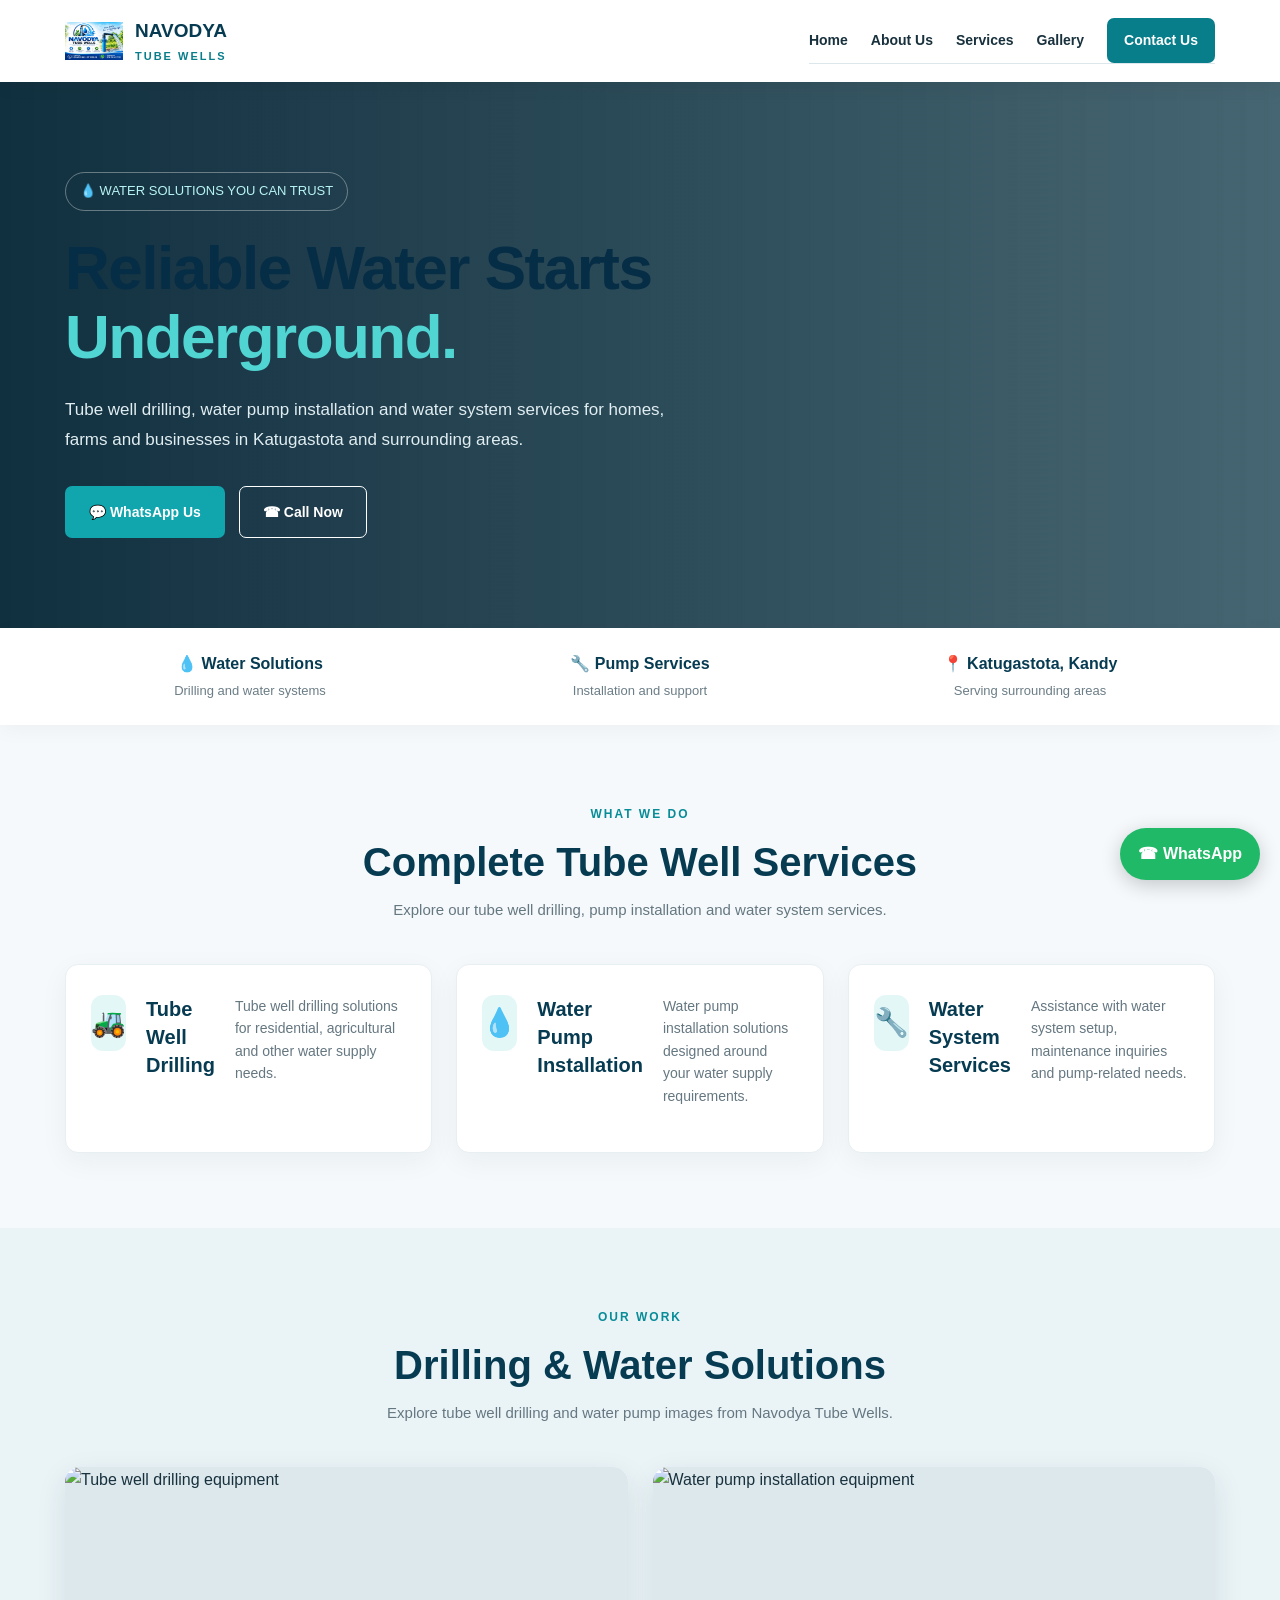
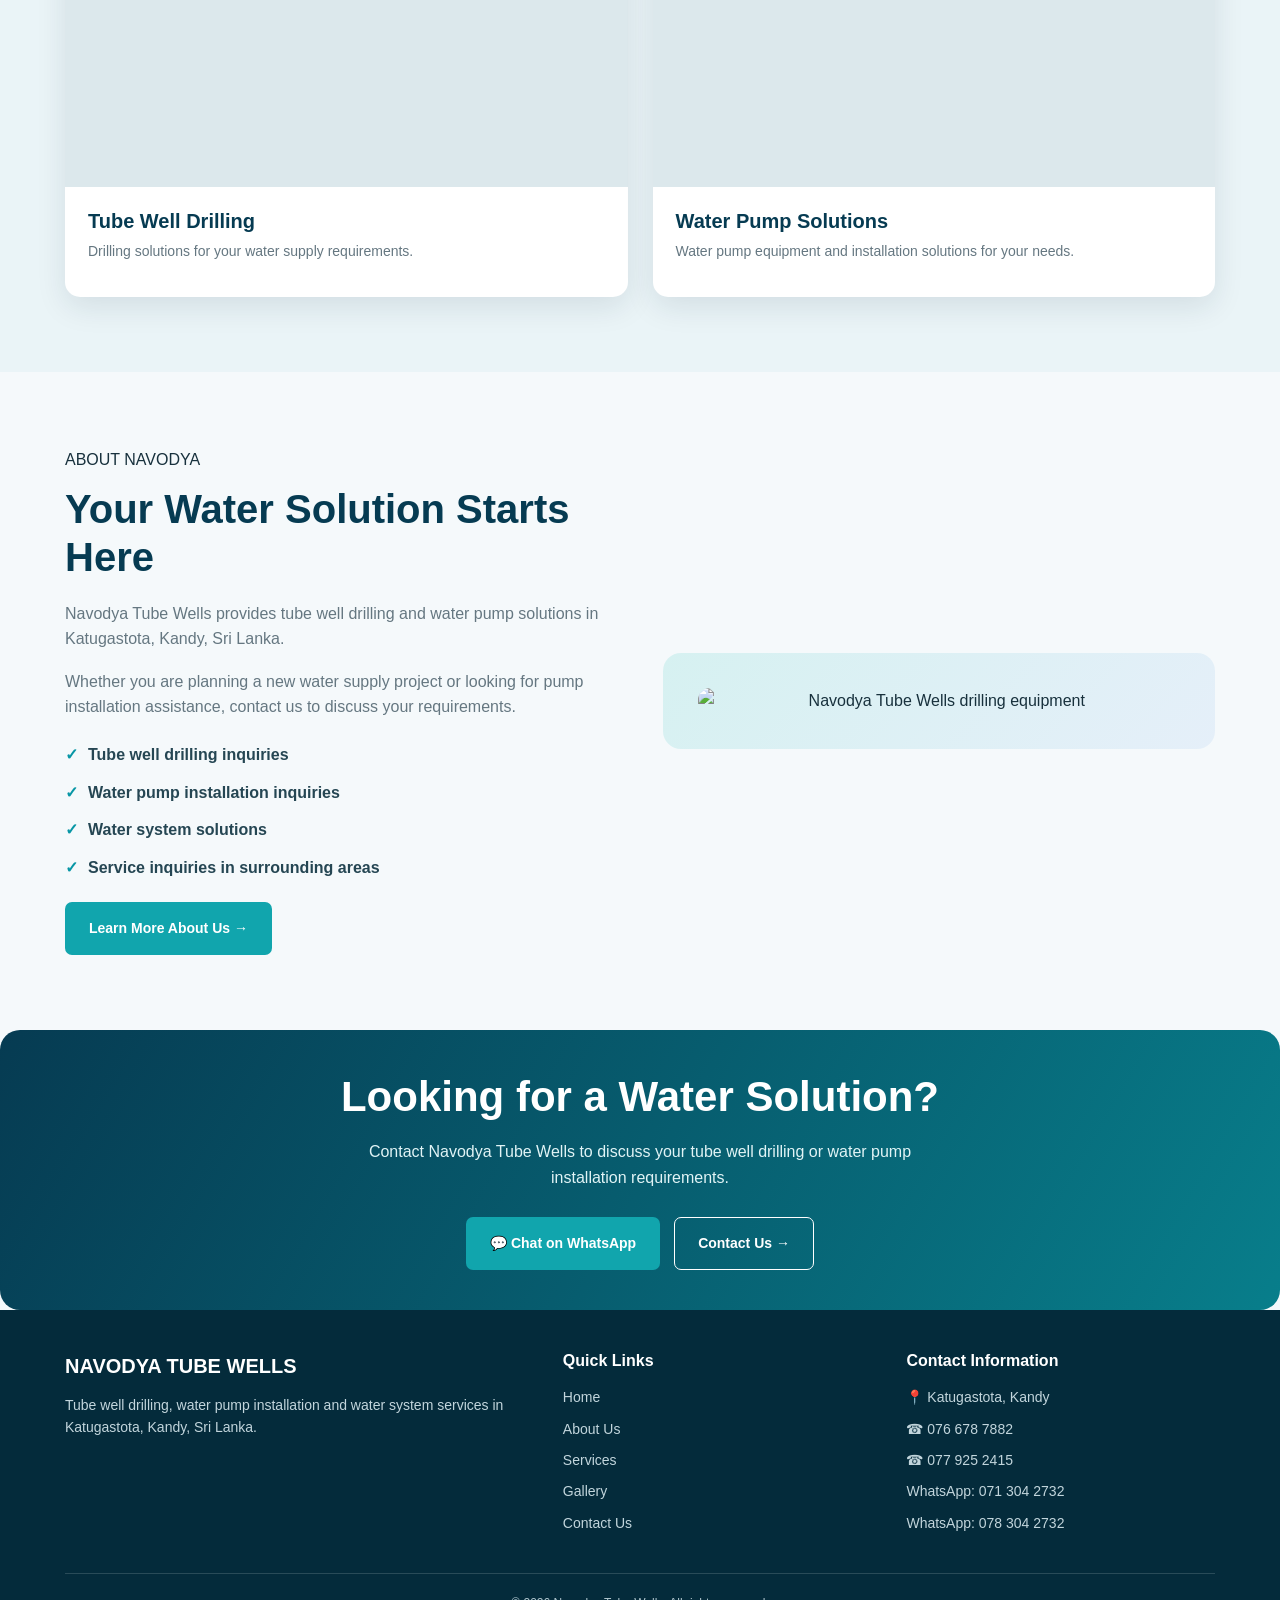
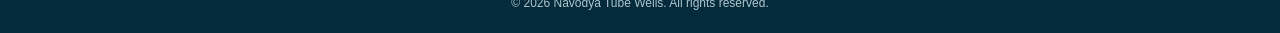
==== commit c8f9c212: "Refactor index.html for SEO and layout improvements Updated meta description, theme color, and impro" ====
--- a/index.html
+++ b/index.html
@@ -6,404 +6,995 @@
 
     <title>Navodya Tube Wells | Tube Well Drilling in Kandy</title>
 
-    <meta name="description" content="Navodya Tube Wells provides tube well drilling, water pump installation, repair and water system solutions in Katugastota and Kandy, Sri Lanka.">
+    <meta name="description" content="Navodya Tube Wells provides tube well drilling, water pump installation, and water system services in Katugastota, Kandy, Sri Lanka. Contact us for inquiries.">
 
     <meta name="robots" content="index, follow">
-    <meta name="theme-color" content="#063b70">
-
-    <meta name="google-site-verification" content="6aQRZA4e4EYy4fW_kzl1LxKrj70lWouizrhxU1m6ybg">
+    <meta name="theme-color" content="#063b52">
 
     <link rel="canonical" href="https://navodyatubewells.github.io/NAVODYA-TUBE-WELLS/">
 
-    <meta property="og:title" content="Navodya Tube Wells | Tube Well Services">
-    <meta property="og:description" content="Tube well drilling, pump installation and water system services in Katugastota and Kandy, Sri Lanka.">
-    <meta property="og:type" content="website">
-    <meta property="og:url" content="https://navodyatubewells.github.io/NAVODYA-TUBE-WELLS/">
-
-    <meta property="og:image" content="https://navodyatubewells.github.io/NAVODYA-TUBE-WELLS/navodya-water-pump.jpg">
-
+    <link rel="icon" href="logo.png" type="image/png">
     <link rel="stylesheet" href="style.css">
+
+    <style>
+        * {
+            margin: 0;
+            padding: 0;
+            box-sizing: border-box;
+        }
+
+        html {
+            scroll-behavior: smooth;
+        }
+
+        body {
+            font-family: Arial, Helvetica, sans-serif;
+            color: #18313d;
+            background: #f5f9fb;
+            line-height: 1.6;
+        }
+
+        a {
+            text-decoration: none;
+        }
+
+        img {
+            max-width: 100%;
+            display: block;
+        }
+
+        .container {
+            width: min(1150px, 92%);
+            margin: auto;
+        }
+
+        /* HEADER */
+
+        header {
+            background: #ffffff;
+            box-shadow: 0 3px 18px rgba(0, 0, 0, 0.07);
+            position: sticky;
+            top: 0;
+            z-index: 1000;
+        }
+
+        .navbar {
+            min-height: 82px;
+            display: flex;
+            align-items: center;
+            justify-content: space-between;
+            gap: 20px;
+        }
+
+        .brand {
+            display: flex;
+            align-items: center;
+            gap: 12px;
+            color: #063b52;
+            font-weight: 800;
+            font-size: 19px;
+        }
+
+        .brand img {
+            width: 58px;
+            height: 58px;
+            object-fit: contain;
+        }
+
+        .brand small {
+            display: block;
+            color: #087e8b;
+            font-size: 11px;
+            letter-spacing: 2px;
+        }
+
+        .nav-links {
+            display: flex;
+            align-items: center;
+            gap: 23px;
+        }
+
+        .nav-links a {
+            color: #18313d;
+            font-size: 14px;
+            font-weight: 700;
+        }
+
+        .nav-links a:hover {
+            color: #0796a5;
+        }
+
+        .nav-links .contact-link {
+            background: #087e8b;
+            color: white;
+            padding: 11px 17px;
+            border-radius: 7px;
+        }
+
+        .menu-toggle {
+            display: none;
+            background: none;
+            border: none;
+            font-size: 29px;
+            cursor: pointer;
+            color: #063b52;
+        }
+
+        /* HERO */
+
+        .hero {
+            background:
+                linear-gradient(90deg, rgba(3, 35, 51, 0.94), rgba(3, 45, 61, 0.72)),
+                url("navodya-drilling.jpg") center/cover no-repeat;
+            color: white;
+            padding: 90px 0;
+        }
+
+        .hero-content {
+            max-width: 720px;
+        }
+
+        .hero-label {
+            display: inline-block;
+            padding: 8px 14px;
+            border: 1px solid rgba(255,255,255,0.35);
+            border-radius: 30px;
+            font-size: 13px;
+            margin-bottom: 22px;
+            color: #b8f3f4;
+        }
+
+        .hero h1 {
+            font-size: clamp(36px, 6vw, 62px);
+            line-height: 1.12;
+            margin-bottom: 23px;
+            letter-spacing: -1.5px;
+        }
+
+        .hero h1 span {
+            color: #50d5d2;
+        }
+
+        .hero p {
+            font-size: 17px;
+            line-height: 1.8;
+            color: #e0edf1;
+            max-width: 610px;
+            margin-bottom: 30px;
+        }
+
+        .hero-buttons {
+            display: flex;
+            flex-wrap: wrap;
+            gap: 14px;
+        }
+
+        .btn {
+            display: inline-block;
+            padding: 14px 23px;
+            border-radius: 7px;
+            font-weight: 700;
+            transition: 0.25s;
+        }
+
+        .btn-primary {
+            background: #11a5ad;
+            color: white;
+        }
+
+        .btn-primary:hover {
+            background: #07818b;
+            transform: translateY(-2px);
+        }
+
+        .btn-outline {
+            border: 1px solid white;
+            color: white;
+        }
+
+        .btn-outline:hover {
+            background: white;
+            color: #063b52;
+        }
+
+        /* TRUST BAR */
+
+        .trust-bar {
+            background: white;
+            padding: 23px 0;
+            box-shadow: 0 5px 20px rgba(0,0,0,0.04);
+        }
+
+        .trust-grid {
+            display: grid;
+            grid-template-columns: repeat(3, 1fr);
+            gap: 20px;
+            text-align: center;
+        }
+
+        .trust-item strong {
+            display: block;
+            color: #063b52;
+            font-size: 16px;
+        }
+
+        .trust-item span {
+            color: #6b7d86;
+            font-size: 13px;
+        }
+
+        /* SECTION COMMON */
+
+        section {
+            padding: 75px 0;
+        }
+
+        .section-heading {
+            text-align: center;
+            max-width: 680px;
+            margin: 0 auto 42px;
+        }
+
+        .section-heading .eyebrow {
+            color: #078c98;
+            text-transform: uppercase;
+            font-size: 12px;
+            font-weight: 800;
+            letter-spacing: 2px;
+        }
+
+        .section-heading h2 {
+            font-size: clamp(28px, 4vw, 40px);
+            line-height: 1.2;
+            color: #063b52;
+            margin: 12px 0;
+        }
+
+        .section-heading p {
+            color: #657781;
+            font-size: 15px;
+        }
+
+        /* SERVICES */
+
+        .services-grid {
+            display: grid;
+            grid-template-columns: repeat(3, 1fr);
+            gap: 24px;
+        }
+
+        .service-card {
+            background: white;
+            padding: 30px 25px;
+            border-radius: 13px;
+            border: 1px solid #e7eff2;
+            box-shadow: 0 8px 28px rgba(4, 48, 65, 0.05);
+            transition: 0.25s;
+        }
+
+        .service-card:hover {
+            transform: translateY(-5px);
+            box-shadow: 0 15px 35px rgba(4, 48, 65, 0.10);
+        }
+
+        .service-icon {
+            width: 56px;
+            height: 56px;
+            border-radius: 12px;
+            background: #e4f7f7;
+            display: grid;
+            place-items: center;
+            font-size: 28px;
+            margin-bottom: 20px;
+        }
+
+        .service-card h3 {
+            color: #063b52;
+            font-size: 20px;
+            margin-bottom: 12px;
+        }
+
+        .service-card p {
+            color: #657781;
+            font-size: 14px;
+        }
+
+        /* PROJECT PHOTOS */
+
+        .gallery-section {
+            background: #eaf4f7;
+        }
+
+        .gallery-grid {
+            display: grid;
+            grid-template-columns: repeat(2, minmax(0, 1fr));
+            gap: 25px;
+        }
+
+        .gallery-card {
+            background: white;
+            border-radius: 15px;
+            overflow: hidden;
+            box-shadow: 0 10px 30px rgba(3, 40, 56, 0.10);
+        }
+
+        .gallery-card img {
+            width: 100%;
+            height: 320px;
+            object-fit: cover;
+            background: #dce8ec;
+            transition: transform 0.4s;
+        }
+
+        .gallery-card:hover img {
+            transform: scale(1.035);
+        }
+
+        .gallery-caption {
+            padding: 20px 23px;
+        }
+
+        .gallery-caption h3 {
+            color: #063b52;
+            font-size: 20px;
+            margin-bottom: 5px;
+        }
+
+        .gallery-caption p {
+            color: #657781;
+            font-size: 14px;
+        }
+
+        /* ABOUT */
+
+        .about-grid {
+            display: grid;
+            grid-template-columns: 1fr 1fr;
+            gap: 45px;
+            align-items: center;
+        }
+
+        .about-content h2 {
+            font-size: clamp(29px, 4vw, 40px);
+            color: #063b52;
+            line-height: 1.2;
+            margin: 12px 0 20px;
+        }
+
+        .about-content p {
+            color: #657781;
+            margin-bottom: 17px;
+        }
+
+        .about-list {
+            list-style: none;
+            margin: 22px 0;
+        }
+
+        .about-list li {
+            margin-bottom: 12px;
+            color: #254653;
+            font-weight: 600;
+        }
+
+        .about-list li::before {
+            content: "✓";
+            color: #0796a5;
+            font-weight: 900;
+            margin-right: 10px;
+        }
+
+        .about-visual {
+            background: linear-gradient(135deg, #d6f1f1, #e5eff9);
+            padding: 35px;
+            border-radius: 18px;
+            text-align: center;
+        }
+
+        .about-visual img {
+            width: 100%;
+            max-height: 360px;
+            object-fit: cover;
+            border-radius: 12px;
+        }
+
+        /* CONTACT CTA */
+
+        .cta {
+            background: linear-gradient(120deg, #063b52, #087e8b);
+            color: white;
+            text-align: center;
+        }
+
+        .cta h2 {
+            font-size: clamp(29px, 4vw, 42px);
+            margin-bottom: 15px;
+        }
+
+        .cta p {
+            color: #e1f4f6;
+            max-width: 620px;
+            margin: 0 auto 27px;
+        }
+
+        .cta .btn-outline:hover {
+            color: #063b52;
+        }
+
+        /* FOOTER */
+
+        footer {
+            background: #042b3b;
+            color: white;
+            padding: 40px 0 20px;
+        }
+
+        .footer-grid {
+            display: grid;
+            grid-template-columns: 1.5fr 1fr 1fr;
+            gap: 35px;
+            margin-bottom: 30px;
+        }
+
+        .footer-brand {
+            font-size: 20px;
+            font-weight: 800;
+            margin-bottom: 12px;
+        }
+
+        footer p,
+        footer li {
+            color: #c2d5dc;
+            font-size: 14px;
+        }
+
+        footer h3 {
+            margin-bottom: 14px;
+            font-size: 16px;
+        }
+
+        footer ul {
+            list-style: none;
+        }
+
+        footer li {
+            margin-bottom: 9px;
+        }
+
+        footer a {
+            color: #c2d5dc;
+        }
+
+        footer a:hover {
+            color: #50d5d2;
+        }
+
+        .copyright {
+            border-top: 1px solid rgba(255,255,255,0.15);
+            padding-top: 20px;
+            text-align: center;
+            color: #afc5cd;
+            font-size: 12px;
+        }
+
+        /* WHATSAPP FLOAT BUTTON */
+
+        .whatsapp-float {
+            position: fixed;
+            right: 20px;
+            bottom: 20px;
+            z-index: 999;
+            background: #20b968;
+            color: white;
+            padding: 13px 18px;
+            border-radius: 50px;
+            font-weight: 800;
+            box-shadow: 0 5px 20px rgba(0,0,0,0.2);
+        }
+
+        .whatsapp-float:hover {
+            background: #169b54;
+        }
+
+        /* MOBILE */
+
+        @media (max-width: 850px) {
+            .menu-toggle {
+                display: block;
+            }
+
+            .nav-links {
+                display: none;
+                position: absolute;
+                top: 82px;
+                left: 0;
+                right: 0;
+                background: white;
+                padding: 20px 5%;
+                box-shadow: 0 10px 20px rgba(0,0,0,0.08);
+                flex-direction: column;
+                align-items: stretch;
+                gap: 0;
+            }
+
+            .nav-links.active {
+                display: flex;
+            }
+
+            .nav-links a {
+                padding: 12px 0;
+            }
+
+            .nav-links .contact-link {
+                text-align: center;
+                margin-top: 8px;
+            }
+
+            .hero {
+                padding: 75px 0;
+                background-position: center;
+            }
+
+            .services-grid {
+                grid-template-columns: repeat(2, 1fr);
+            }
+
+            .about-grid {
+                grid-template-columns: 1fr;
+            }
+
+            .footer-grid {
+                grid-template-columns: 1fr 1fr;
+            }
+        }
+
+        @media (max-width: 560px) {
+            .brand {
+                font-size: 16px;
+                gap: 8px;
+            }
+
+            .brand img {
+                width: 47px;
+                height: 47px;
+            }
+
+            .hero {
+                padding: 65px 0;
+            }
+
+            .hero h1 {
+                font-size: 39px;
+            }
+
+            .hero p {
+                font-size: 15px;
+            }
+
+            section {
+                padding: 55px 0;
+            }
+
+            .trust-grid {
+                grid-template-columns: 1fr;
+                gap: 17px;
+            }
+
+            .services-grid,
+            .gallery-grid {
+                grid-template-columns: 1fr;
+            }
+
+            .gallery-card img {
+                height: 245px;
+            }
+
+            .footer-grid {
+                grid-template-columns: 1fr;
+                gap: 25px;
+            }
+
+            .about-visual {
+                padding: 15px;
+            }
+
+            .whatsapp-float {
+                right: 12px;
+                bottom: 12px;
+                font-size: 13px;
+                padding: 12px 15px;
+            }
+        }
+    </style>
 </head>
 
 <body>
 
-    <!-- TOP BAR -->
-    <div class="topbar">
-        <div class="container">
-            <span>📍 Katugastota, Sri Lanka</span>
-            <span>☎ 076 678 7882 · 077 925 2415</span>
-        </div>
-    </div>
-
-    <!-- NAVIGATION -->
-    <nav>
-        <div class="container navin">
-
-            <a class="brand" href="index.html">
+    <!-- HEADER -->
+    <header>
+        <div class="container navbar">
+
+            <a href="index.html" class="brand">
                 <img src="logo.png" alt="Navodya Tube Wells Logo">
-
                 <span>
-                    NAVODYA TUBE WELLS
-                    <small>CLEAN WATER • BETTER TOMORROW</small>
+                    NAVODYA
+                    <small>TUBE WELLS</small>
                 </span>
             </a>
 
-            <button class="menu"
-                    type="button"
-                    aria-label="Open menu"
+            <button class="menu-toggle"
+                    id="menuToggle"
+                    aria-label="Open navigation menu"
                     aria-expanded="false">
                 ☰
             </button>
 
-            <div class="navlinks">
-                <a class="active" href="index.html">Home</a>
-                <a href="about.html">About</a>
+            <nav class="nav-links" id="navLinks">
+                <a href="index.html">Home</a>
+                <a href="about.html">About Us</a>
                 <a href="services.html">Services</a>
                 <a href="gallery.html">Gallery</a>
-                <a href="contact.html">Contact</a>
-            </div>
-
-            <a class="btn btn-primary" href="contact.html">
-                Get a Quote
-            </a>
+                <a href="contact.html" class="contact-link">Contact Us</a>
+            </nav>
 
         </div>
-    </nav>
+    </header>
+
 
     <main>
 
-        <!-- HERO SECTION: WATER PUMP IMAGE -->
+        <!-- HERO SECTION -->
         <section class="hero">
-            <div class="container hero-grid">
-
-                <div>
-                    <div class="badge">
-                        💧 PURE WATER • HEALTHY LIFE
-                    </div>
+            <div class="container">
+                <div class="hero-content">
+
+                    <span class="hero-label">
+                        💧 WATER SOLUTIONS YOU CAN TRUST
+                    </span>
 
                     <h1>
                         Reliable Water Starts
                         <span>Underground.</span>
                     </h1>
 
-                    <p class="lead">
-                        Tube well drilling, water pump installation
-                        and water system services for homes, farms
-                        and businesses in Katugastota and surrounding
-                        areas.
+                    <p>
+                        Tube well drilling, water pump installation and
+                        water system services for homes, farms and
+                        businesses in Katugastota and surrounding areas.
                     </p>
 
-                    <div class="actions">
-
-                        <a class="btn btn-primary"
-                           href="https://wa.me/94713042732"
+                    <div class="hero-buttons">
+                        <a href="https://wa.me/94713042732"
+                           class="btn btn-primary"
                            target="_blank"
-                           rel="noopener noreferrer">
+                           rel="noopener">
                             💬 WhatsApp Us
                         </a>
 
-                        <a class="btn btn-light"
-                           href="tel:+94766787882">
+                        <a href="tel:+94766787882"
+                           class="btn btn-outline">
                             ☎ Call Now
                         </a>
-
                     </div>
-                </div>
-
-                <div class="photo hero-photo">
-                    <img
-                        src="navodya-water-pump.jpg"
-                        alt="Water pump installation by Navodya Tube Wells"
-                        fetchpriority="high">
-                </div>
-
+
+                </div>
             </div>
         </section>
 
+
+        <!-- TRUST BAR -->
+        <div class="trust-bar">
+            <div class="container trust-grid">
+
+                <div class="trust-item">
+                    <strong>💧 Water Solutions</strong>
+                    <span>Drilling and water systems</span>
+                </div>
+
+                <div class="trust-item">
+                    <strong>🔧 Pump Services</strong>
+                    <span>Installation and support</span>
+                </div>
+
+                <div class="trust-item">
+                    <strong>📍 Katugastota, Kandy</strong>
+                    <span>Serving surrounding areas</span>
+                </div>
+
+            </div>
+        </div>
+
+
         <!-- SERVICES SECTION -->
-        <section>
+        <section id="services">
             <div class="container">
 
-                <div class="section-head">
-                    <div class="kicker">WHAT WE DO</div>
-
+                <div class="section-heading">
+                    <span class="eyebrow">WHAT WE DO</span>
                     <h2>Complete Tube Well Services</h2>
-
                     <p>
-                        Explore our drilling, pump installation,
-                        repair and water system services.
+                        Explore our tube well drilling, pump installation
+                        and water system services.
                     </p>
                 </div>
 
-                <div class="cards">
-
-                    <div class="card">
-                        <div class="icon">💧</div>
-
+                <div class="services-grid">
+
+                    <article class="service-card">
+                        <div class="service-icon">🚜</div>
                         <h3>Tube Well Drilling</h3>
-
                         <p>
-                            Drilling solutions planned around your
-                            location and water requirements.
+                            Tube well drilling solutions for residential,
+                            agricultural and other water supply needs.
                         </p>
-                    </div>
-
-                    <div class="card">
-                        <div class="icon">⚙️</div>
-
-                        <h3>Pump Installation</h3>
-
+                    </article>
+
+                    <article class="service-card">
+                        <div class="service-icon">💧</div>
+                        <h3>Water Pump Installation</h3>
                         <p>
-                            Pump installation and servicing support
-                            for your water supply system.
+                            Water pump installation solutions designed
+                            around your water supply requirements.
                         </p>
-                    </div>
-
-                    <div class="card">
-                        <div class="icon">🔧</div>
-
-                        <h3>Repair &amp; Maintenance</h3>
-
+                    </article>
+
+                    <article class="service-card">
+                        <div class="service-icon">🔧</div>
+                        <h3>Water System Services</h3>
                         <p>
-                            Assistance with tube well and pump
-                            maintenance and common issues.
+                            Assistance with water system setup,
+                            maintenance inquiries and pump-related needs.
                         </p>
-                    </div>
-
-                    <div class="card">
-                        <div class="icon">🌿</div>
-
-                        <h3>Water System Solutions</h3>
-
-                        <p>
-                            Practical water solutions for residential
-                            and commercial requirements.
-                        </p>
-                    </div>
-
-                </div>
-
-                <div class="section-head">
-                    <a class="btn btn-primary" href="services.html">
-                        View All Services →
-                    </a>
+                    </article>
+
                 </div>
 
             </div>
         </section>
 
-        <!-- WHY CHOOSE US: DRILLING IMAGE -->
-        <section class="alt">
-            <div class="container split">
-
-                <div class="photo drilling-photo">
+
+        <!-- MAIN PROJECT PHOTOS -->
+        <section class="gallery-section" id="projects">
+            <div class="container">
+
+                <div class="section-heading">
+                    <span class="eyebrow">OUR WORK</span>
+                    <h2>Drilling & Water Solutions</h2>
+                    <p>
+                        Explore tube well drilling and water pump images
+                        from Navodya Tube Wells.
+                    </p>
+                </div>
+
+                <div class="gallery-grid">
+
+                    <article class="gallery-card">
+                        <img
+                            src="navodya-drilling.jpg"
+                            alt="Tube well drilling equipment"
+                            loading="lazy"
+                            onerror="this.onerror=null;this.src='https://placehold.co/800x500/eaf4f7/063b52?text=Tube+Well+Drilling';">
+
+                        <div class="gallery-caption">
+                            <h3>Tube Well Drilling</h3>
+                            <p>
+                                Drilling solutions for your water supply
+                                requirements.
+                            </p>
+                        </div>
+                    </article>
+
+                    <article class="gallery-card">
+                        <img
+                            src="navodya-water-pump.jpg"
+                            alt="Water pump installation equipment"
+                            loading="lazy"
+                            onerror="this.onerror=null;this.src='https://placehold.co/800x500/eaf4f7/063b52?text=Water+Pump+Installation';">
+
+                        <div class="gallery-caption">
+                            <h3>Water Pump Solutions</h3>
+                            <p>
+                                Water pump equipment and installation
+                                solutions for your needs.
+                            </p>
+                        </div>
+                    </article>
+
+                </div>
+
+            </div>
+        </section>
+
+
+        <!-- ABOUT SECTION -->
+        <section id="about">
+            <div class="container about-grid">
+
+                <div class="about-content">
+
+                    <span class="eyebrow">ABOUT NAVODYA</span>
+
+                    <h2>Your Water Solution Starts Here</h2>
+
+                    <p>
+                        Navodya Tube Wells provides tube well drilling
+                        and water pump solutions in Katugastota, Kandy,
+                        Sri Lanka.
+                    </p>
+
+                    <p>
+                        Whether you are planning a new water supply
+                        project or looking for pump installation
+                        assistance, contact us to discuss your
+                        requirements.
+                    </p>
+
+                    <ul class="about-list">
+                        <li>Tube well drilling inquiries</li>
+                        <li>Water pump installation inquiries</li>
+                        <li>Water system solutions</li>
+                        <li>Service inquiries in surrounding areas</li>
+                    </ul>
+
+                    <a href="about.html" class="btn btn-primary">
+                        Learn More About Us →
+                    </a>
+
+                </div>
+
+                <div class="about-visual">
                     <img
                         src="navodya-drilling.jpg"
-                        alt="Tube well drilling machine and drilling work by Navodya Tube Wells"
-                        loading="lazy">
-                </div>
-
-                <div>
-                    <div class="kicker">WHY NAVODYA</div>
-
-                    <h2>Built Around Your Water Needs</h2>
-
-                    <p>
-                        We aim to provide practical water solutions
-                        with clear communication and services suited
-                        to your property's requirements.
-                    </p>
-
-                    <ul class="checks">
-                        <li>Tube well drilling services</li>
-                        <li>Water pump installation support</li>
-                        <li>Repair and maintenance assistance</li>
-                        <li>Service around Katugastota and nearby areas</li>
-                    </ul>
-
-                    <a class="btn btn-primary" href="about.html">
-                        Learn More →
-                    </a>
+                        alt="Navodya Tube Wells drilling equipment"
+                        loading="lazy"
+                        onerror="this.onerror=null;this.src='https://placehold.co/800x500/eaf4f7/063b52?text=Navodya+Tube+Wells';">
                 </div>
 
             </div>
         </section>
 
-        <!-- GALLERY PROMOTION -->
-        <section>
+
+        <!-- CONTACT CTA -->
+        <section class="cta">
             <div class="container">
 
-                <div class="section-head">
-                    <div class="kicker">OUR WORK</div>
-
-                    <h2>Explore Our Gallery</h2>
-
-                    <p>
-                        Explore tube well drilling and water pump
-                        images from Navodya Tube Wells.
-                    </p>
-
-                    <a class="btn btn-primary" href="gallery.html">
-                        View Gallery →
+                <h2>Looking for a Water Solution?</h2>
+
+                <p>
+                    Contact Navodya Tube Wells to discuss your tube well
+                    drilling or water pump installation requirements.
+                </p>
+
+                <div class="hero-buttons" style="justify-content:center;">
+
+                    <a href="https://wa.me/94713042732"
+                       class="btn btn-primary"
+                       target="_blank"
+                       rel="noopener">
+                        💬 Chat on WhatsApp
                     </a>
+
+                    <a href="contact.html"
+                       class="btn btn-outline">
+                        Contact Us →
+                    </a>
+
                 </div>
 
             </div>
         </section>
 
-        <!-- CONTACT CTA -->
-        <section>
-            <div class="container">
-
-                <div class="cta">
-
-                    <div>
-                        <div class="kicker" style="color:#8feaff">
-                            NEED A TUBE WELL?
-                        </div>
-
-                        <h2>Let's Discuss Your Water Project.</h2>
-
-                        <p>
-                            Call or WhatsApp us to discuss your
-                            tube well drilling and water system
-                            requirements.
-                        </p>
-                    </div>
-
-                    <a class="btn btn-light"
-                       href="https://wa.me/94713042732"
-                       target="_blank"
-                       rel="noopener noreferrer">
-                        WhatsApp Us →
-                    </a>
-
-                </div>
-
-            </div>
-        </section>
-
     </main>
+
 
     <!-- FOOTER -->
     <footer>
-        <div class="container footer-grid">
-
-            <div>
-                <h3>Navodya Tube Wells</h3>
-
-                <p>
-                    Tube well drilling, water pump installation,
-                    repair and water system services around
-                    Katugastota, Kandy and nearby areas in Sri Lanka.
-                </p>
+        <div class="container">
+
+            <div class="footer-grid">
+
+                <div>
+                    <div class="footer-brand">NAVODYA TUBE WELLS</div>
+
+                    <p>
+                        Tube well drilling, water pump installation
+                        and water system services in Katugastota,
+                        Kandy, Sri Lanka.
+                    </p>
+                </div>
+
+                <div>
+                    <h3>Quick Links</h3>
+
+                    <ul>
+                        <li><a href="index.html">Home</a></li>
+                        <li><a href="about.html">About Us</a></li>
+                        <li><a href="services.html">Services</a></li>
+                        <li><a href="gallery.html">Gallery</a></li>
+                        <li><a href="contact.html">Contact Us</a></li>
+                    </ul>
+                </div>
+
+                <div>
+                    <h3>Contact Information</h3>
+
+                    <ul>
+                        <li>📍 Katugastota, Kandy</li>
+
+                        <li>
+                            ☎ <a href="tel:+94766787882">
+                                076 678 7882
+                            </a>
+                        </li>
+
+                        <li>
+                            ☎ <a href="tel:+94779252415">
+                                077 925 2415
+                            </a>
+                        </li>
+
+                        <li>
+                            WhatsApp:
+                            <a href="https://wa.me/94713042732"
+                               target="_blank"
+                               rel="noopener">
+                                071 304 2732
+                            </a>
+                        </li>
+
+                        <li>
+                            <a href="https://wa.me/94783042732"
+                               target="_blank"
+                               rel="noopener">
+                                WhatsApp: 078 304 2732
+                            </a>
+                        </li>
+                    </ul>
+                </div>
+
             </div>
 
-            <div>
-                <h3>Quick Links</h3>
-
-                <p><a href="index.html">Home</a></p>
-                <p><a href="about.html">About Us</a></p>
-                <p><a href="services.html">Our Services</a></p>
-                <p><a href="gallery.html">Gallery</a></p>
-                <p><a href="contact.html">Contact</a></p>
+            <div class="copyright">
+                © <span id="currentYear"></span>
+                Navodya Tube Wells. All rights reserved.
             </div>
 
-            <div>
-                <h3>Contact Us</h3>
-
-                <p>
-                    ☎ <a href="tel:+94766787882">
-                        076 678 7882
-                    </a>
-                </p>
-
-                <p>
-                    ☎ <a href="tel:+94779252415">
-                        077 925 2415
-                    </a>
-                </p>
-
-                <p>
-                    💬 <a href="https://wa.me/94713042732"
-                          target="_blank"
-                          rel="noopener noreferrer">
-                        071 304 2732
-                    </a>
-                </p>
-
-                <p>
-                    💬 <a href="https://wa.me/94783042732"
-                          target="_blank"
-                          rel="noopener noreferrer">
-                        078 304 2732
-                    </a>
-                </p>
-
-                <p>
-                    📘 <a href="https://www.facebook.com/profile.php?id=61587087681534"
-                          target="_blank"
-                          rel="noopener noreferrer">
-                        Facebook Page
-                    </a>
-                </p>
-
-            </div>
-
-        </div>
-
-        <div class="container foot-bottom">
-            &copy; <span class="year"></span>
-            Navodya Tube Wells. All rights reserved.
         </div>
     </footer>
 
+
+    <!-- FLOATING WHATSAPP BUTTON -->
+    <a href="https://wa.me/94713042732"
+       class="whatsapp-float"
+       target="_blank"
+       rel="noopener"
+       aria-label="Contact Navodya Tube Wells on WhatsApp">
+        ☎ WhatsApp
+    </a>
+
+
     <!-- JAVASCRIPT -->
-    <script src="js/script.js"></script>
-
     <script>
-        // Automatic copyright year
-        document.querySelectorAll(".year").forEach(function (element) {
-            element.textContent = new Date().getFullYear();
+        const menuToggle = document.getElementById("menuToggle");
+        const navLinks = document.getElementById("navLinks");
+
+        menuToggle.addEventListener("click", function () {
+            const isOpen = navLinks.classList.toggle("active");
+
+            menuToggle.setAttribute("aria-expanded", isOpen);
+            menuToggle.textContent = isOpen ? "✕" : "☰";
         });
 
-        // Mobile navigation
-        const menuButton = document.querySelector(".menu");
-        const navLinks = document.querySelector(".navlinks");
-
-        if (menuButton && navLinks) {
-
-            menuButton.addEventListener("click", function () {
-
-                const isOpen = navLinks.classList.toggle("open");
-
-                menuButton.setAttribute(
-                    "aria-expanded",
-                    String(isOpen)
-                );
-
-                menuButton.setAttribute(
-                    "aria-label",
-                    isOpen ? "Close menu" : "Open menu"
-                );
-
-                menuButton.textContent = isOpen ? "✕" : "☰";
+        document.querySelectorAll("#navLinks a").forEach(function (link) {
+            link.addEventListener("click", function () {
+                navLinks.classList.remove("active");
+                menuToggle.setAttribute("aria-expanded", "false");
+                menuToggle.textContent = "☰";
             });
-
-            navLinks.querySelectorAll("a").forEach(function (link) {
-
-                link.addEventListener("click", function () {
-
-                    navLinks.classList.remove("open");
-
-                    menuButton.setAttribute("aria-expanded", "false");
-                    menuButton.setAttribute("aria-label", "Open menu");
-
-                    menuButton.textContent = "☰";
-                });
-
-            });
-        }
+        });
+
+        document.getElementById("currentYear").textContent =
+            new Date().getFullYear();
     </script>
 
 </body>
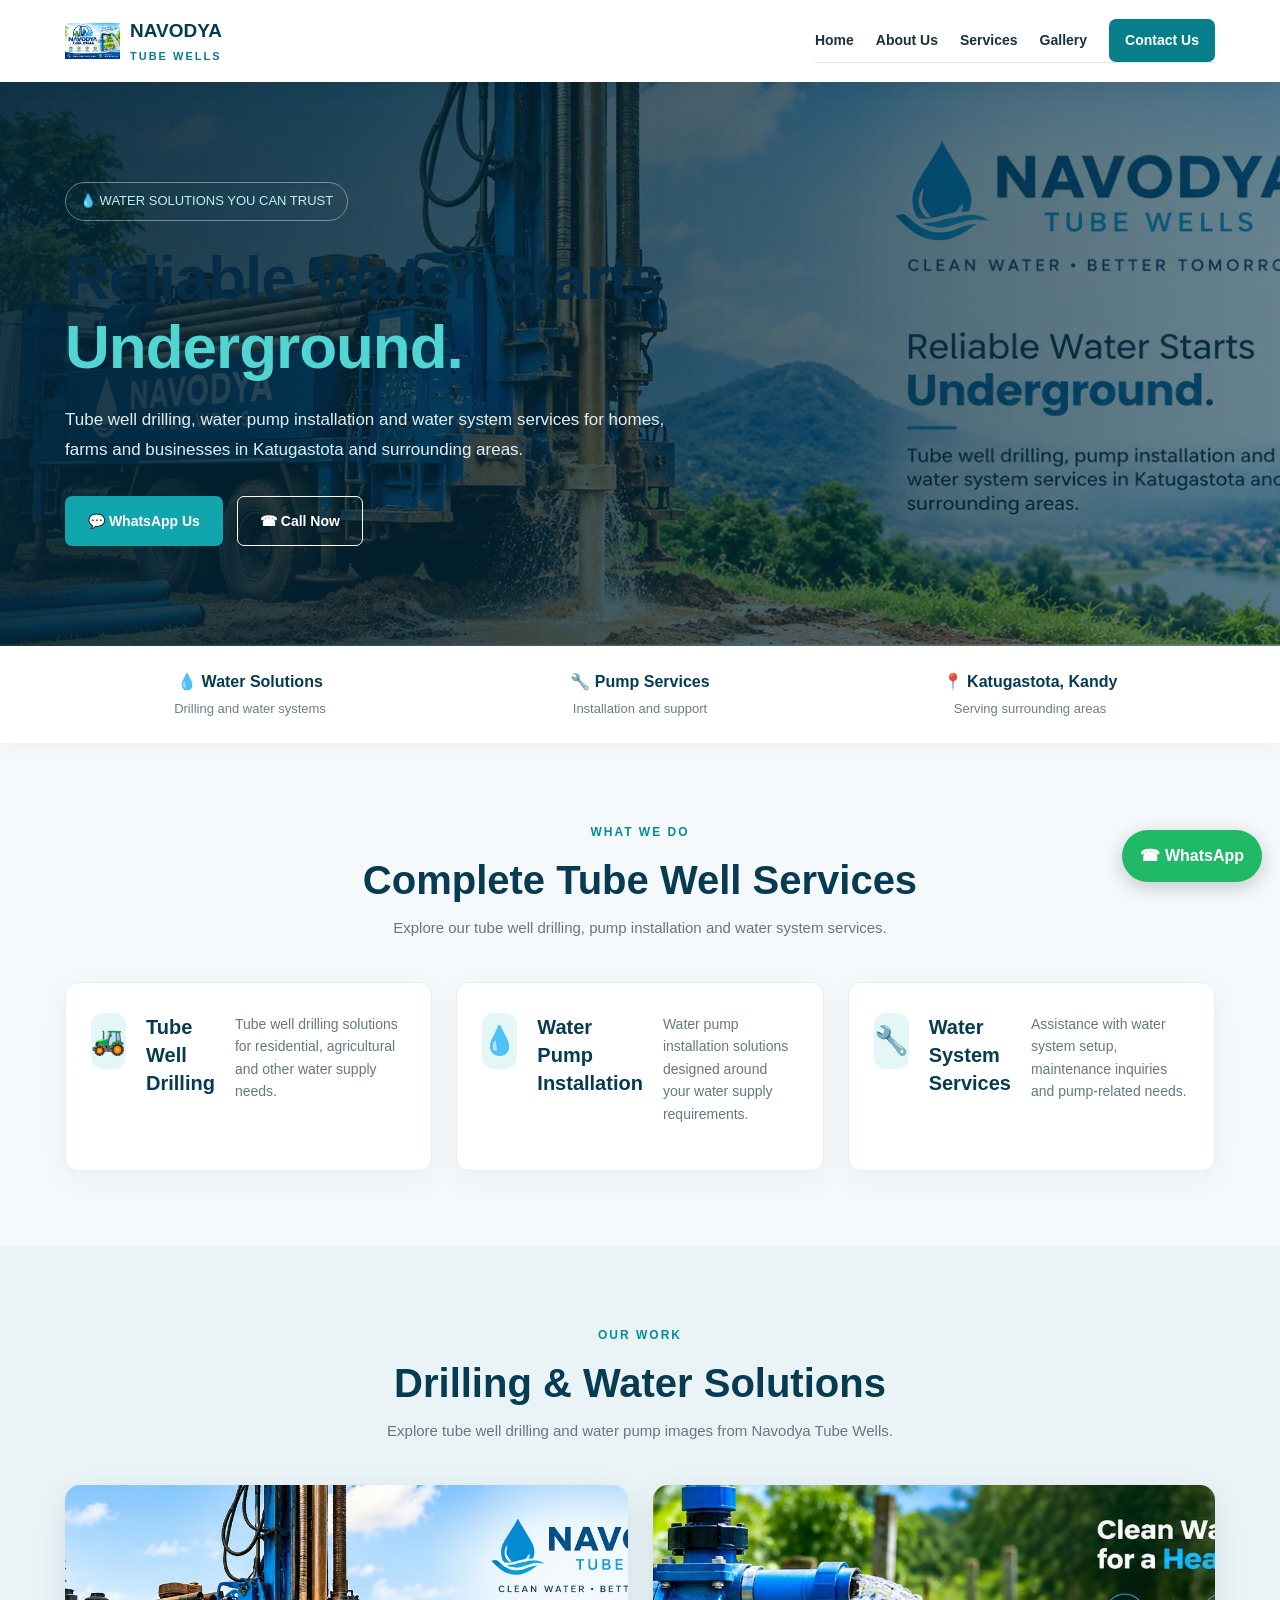
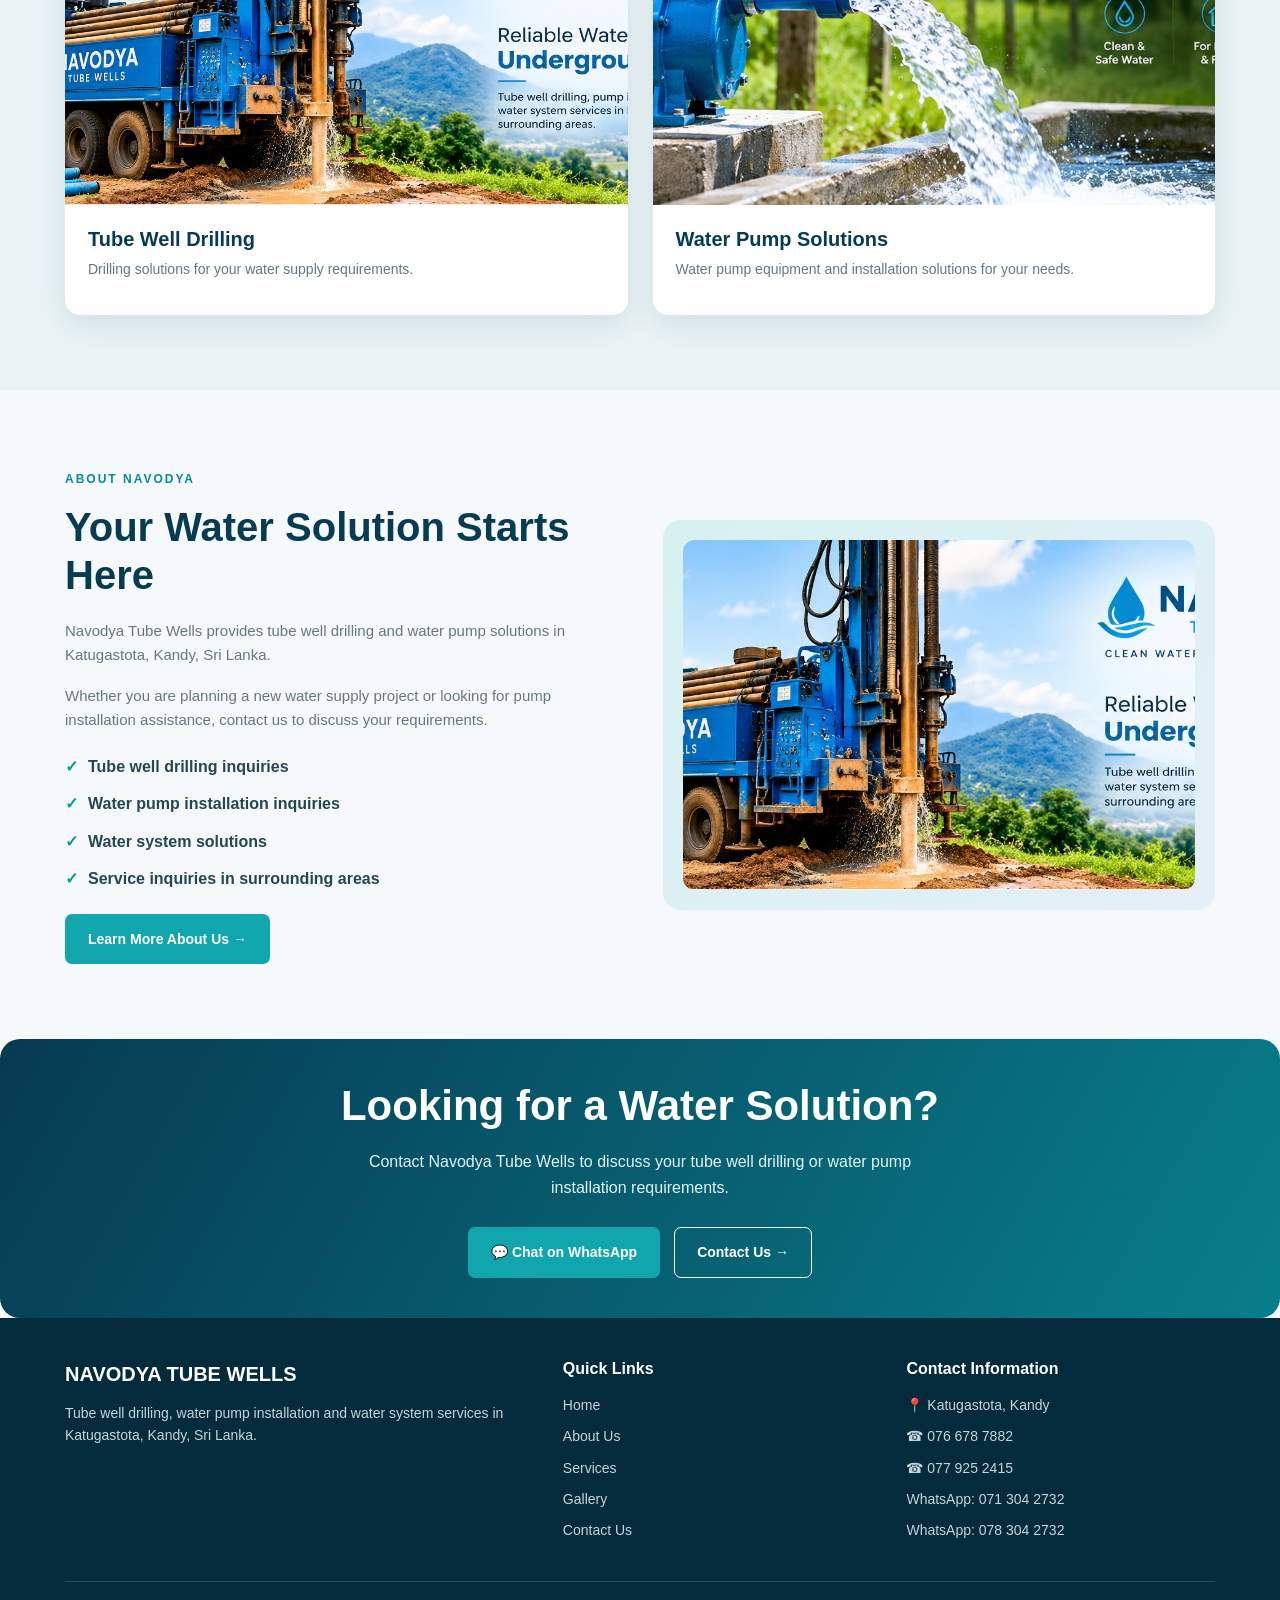
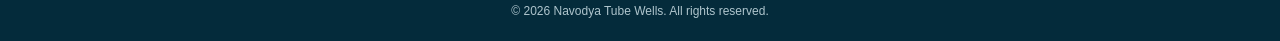
==== commit 7d2bd826: "Update print statement from 'Hello' to 'Goodbye'" ====
--- a/index.html
+++ b/index.html
@@ -1,1001 +1,944 @@
-<!DOCTYPE html>
-<html lang="en">
+<!DOCTYPE html><html lang="en">
 <head>
     <meta charset="UTF-8">
-    <meta name="viewport" content="width=device-width, initial-scale=1.0">
-
-    <title>Navodya Tube Wells | Tube Well Drilling in Kandy</title>
-
-    <meta name="description" content="Navodya Tube Wells provides tube well drilling, water pump installation, and water system services in Katugastota, Kandy, Sri Lanka. Contact us for inquiries.">
-
-    <meta name="robots" content="index, follow">
-    <meta name="theme-color" content="#063b52">
-
-    <link rel="canonical" href="https://navodyatubewells.github.io/NAVODYA-TUBE-WELLS/">
-
-    <link rel="icon" href="logo.png" type="image/png">
-    <link rel="stylesheet" href="style.css">
-
-    <style>
-        * {
-            margin: 0;
-            padding: 0;
-            box-sizing: border-box;
-        }
-
-        html {
-            scroll-behavior: smooth;
-        }
-
-        body {
-            font-family: Arial, Helvetica, sans-serif;
-            color: #18313d;
-            background: #f5f9fb;
-            line-height: 1.6;
-        }
-
-        a {
-            text-decoration: none;
-        }
-
-        img {
-            max-width: 100%;
+    <meta name="viewport" content="width=device-width, initial-scale=1.0"><title>Navodya Tube Wells | Tube Well Drilling in Katugastota, Kandy</title>
+
+<meta name="description" content="Navodya Tube Wells offers tube well drilling, water pump installation and water system solutions in Katugastota, Kandy, Sri Lanka. Contact us for inquiries.">
+
+<meta name="robots" content="index, follow">
+<meta name="theme-color" content="#063b52">
+
+<link rel="canonical" href="https://navodyatubewells.github.io/NAVODYA-TUBE-WELLS/">
+<link rel="icon" href="./logo.png" type="image/png">
+
+<link rel="stylesheet" href="./style.css">
+
+<style>
+    * {
+        margin: 0;
+        padding: 0;
+        box-sizing: border-box;
+    }
+
+    html {
+        scroll-behavior: smooth;
+    }
+
+    body {
+        font-family: Arial, Helvetica, sans-serif;
+        color: #18313d;
+        background: #f5f9fb;
+        line-height: 1.6;
+    }
+
+    a {
+        text-decoration: none;
+    }
+
+    img {
+        display: block;
+        max-width: 100%;
+    }
+
+    .container {
+        width: min(1150px, 92%);
+        margin: auto;
+    }
+
+    /* HEADER */
+
+    header {
+        position: sticky;
+        top: 0;
+        z-index: 1000;
+        background: white;
+        box-shadow: 0 3px 18px rgba(0, 0, 0, 0.07);
+    }
+
+    .navbar {
+        min-height: 82px;
+        display: flex;
+        align-items: center;
+        justify-content: space-between;
+        gap: 18px;
+    }
+
+    .brand {
+        display: flex;
+        align-items: center;
+        gap: 10px;
+        color: #063b52;
+        font-weight: 800;
+        font-size: 19px;
+    }
+
+    .brand img {
+        width: 55px;
+        height: 55px;
+        object-fit: contain;
+    }
+
+    .brand small {
+        display: block;
+        color: #087e8b;
+        font-size: 11px;
+        letter-spacing: 2px;
+    }
+
+    .nav-links {
+        display: flex;
+        align-items: center;
+        gap: 22px;
+    }
+
+    .nav-links a {
+        color: #18313d;
+        font-size: 14px;
+        font-weight: 700;
+    }
+
+    .nav-links a:hover {
+        color: #0796a5;
+    }
+
+    .nav-links .contact-link {
+        background: #087e8b;
+        color: white;
+        padding: 10px 16px;
+        border-radius: 7px;
+    }
+
+    .menu-toggle {
+        display: none;
+        background: none;
+        border: none;
+        font-size: 28px;
+        cursor: pointer;
+        color: #063b52;
+    }
+
+    /* HERO */
+
+    .hero {
+        position: relative;
+        background:
+            linear-gradient(90deg, rgba(3, 35, 51, 0.91), rgba(3, 45, 61, 0.58)),
+            url("./navodya-drilling-1.jpg") center/cover no-repeat;
+        color: white;
+        padding: 100px 0;
+    }
+
+    .hero-content {
+        max-width: 720px;
+    }
+
+    .hero-label {
+        display: inline-block;
+        padding: 8px 14px;
+        border: 1px solid rgba(255,255,255,0.4);
+        border-radius: 30px;
+        font-size: 13px;
+        margin-bottom: 22px;
+        color: #b8f3f4;
+    }
+
+    .hero h1 {
+        font-size: clamp(36px, 6vw, 62px);
+        line-height: 1.12;
+        margin-bottom: 23px;
+        letter-spacing: -1px;
+    }
+
+    .hero h1 span {
+        color: #50d5d2;
+    }
+
+    .hero p {
+        font-size: 17px;
+        line-height: 1.8;
+        color: #e0edf1;
+        max-width: 610px;
+        margin-bottom: 30px;
+    }
+
+    .hero-buttons {
+        display: flex;
+        flex-wrap: wrap;
+        gap: 14px;
+    }
+
+    .btn {
+        display: inline-block;
+        padding: 13px 22px;
+        border-radius: 7px;
+        font-weight: 700;
+        transition: 0.25s;
+    }
+
+    .btn-primary {
+        background: #11a5ad;
+        color: white;
+    }
+
+    .btn-primary:hover {
+        background: #07818b;
+        transform: translateY(-2px);
+    }
+
+    .btn-outline {
+        border: 1px solid white;
+        color: white;
+    }
+
+    .btn-outline:hover {
+        background: white;
+        color: #063b52;
+    }
+
+    /* TRUST BAR */
+
+    .trust-bar {
+        background: white;
+        padding: 23px 0;
+        box-shadow: 0 5px 20px rgba(0,0,0,0.04);
+    }
+
+    .trust-grid {
+        display: grid;
+        grid-template-columns: repeat(3, 1fr);
+        gap: 20px;
+        text-align: center;
+    }
+
+    .trust-item strong {
+        display: block;
+        color: #063b52;
+        font-size: 16px;
+    }
+
+    .trust-item span {
+        color: #6b7d86;
+        font-size: 13px;
+    }
+
+    /* GENERAL SECTIONS */
+
+    section {
+        padding: 75px 0;
+        scroll-margin-top: 90px;
+    }
+
+    .section-heading {
+        text-align: center;
+        max-width: 680px;
+        margin: 0 auto 42px;
+    }
+
+    .eyebrow {
+        color: #078c98;
+        text-transform: uppercase;
+        font-size: 12px;
+        font-weight: 800;
+        letter-spacing: 2px;
+    }
+
+    .section-heading h2,
+    .about-content h2 {
+        font-size: clamp(28px, 4vw, 40px);
+        line-height: 1.2;
+        color: #063b52;
+        margin: 12px 0;
+    }
+
+    .section-heading p,
+    .about-content p {
+        color: #657781;
+        font-size: 15px;
+    }
+
+    /* SERVICES */
+
+    .services-grid {
+        display: grid;
+        grid-template-columns: repeat(3, 1fr);
+        gap: 24px;
+    }
+
+    .service-card {
+        background: white;
+        padding: 30px 25px;
+        border-radius: 13px;
+        border: 1px solid #e7eff2;
+        box-shadow: 0 8px 28px rgba(4, 48, 65, 0.05);
+        transition: 0.25s;
+    }
+
+    .service-card:hover {
+        transform: translateY(-5px);
+        box-shadow: 0 15px 35px rgba(4, 48, 65, 0.10);
+    }
+
+    .service-icon {
+        width: 56px;
+        height: 56px;
+        border-radius: 12px;
+        background: #e4f7f7;
+        display: grid;
+        place-items: center;
+        font-size: 28px;
+        margin-bottom: 20px;
+    }
+
+    .service-card h3 {
+        color: #063b52;
+        font-size: 20px;
+        margin-bottom: 12px;
+    }
+
+    .service-card p {
+        color: #657781;
+        font-size: 14px;
+    }
+
+    /* GALLERY */
+
+    .gallery-section {
+        background: #eaf4f7;
+    }
+
+    .gallery-grid {
+        display: grid;
+        grid-template-columns: repeat(2, minmax(0, 1fr));
+        gap: 25px;
+    }
+
+    .gallery-card {
+        background: white;
+        border-radius: 15px;
+        overflow: hidden;
+        box-shadow: 0 10px 30px rgba(3, 40, 56, 0.10);
+    }
+
+    .gallery-card img {
+        width: 100%;
+        height: 320px;
+        object-fit: cover;
+        background: #dce8ec;
+        transition: transform 0.4s;
+    }
+
+    .gallery-card:hover img {
+        transform: scale(1.035);
+    }
+
+    .gallery-caption {
+        padding: 20px 23px;
+    }
+
+    .gallery-caption h3 {
+        color: #063b52;
+        font-size: 20px;
+        margin-bottom: 5px;
+    }
+
+    .gallery-caption p {
+        color: #657781;
+        font-size: 14px;
+    }
+
+    /* ABOUT */
+
+    .about-grid {
+        display: grid;
+        grid-template-columns: 1fr 1fr;
+        gap: 45px;
+        align-items: center;
+    }
+
+    .about-content h2 {
+        margin-bottom: 20px;
+    }
+
+    .about-content p {
+        margin-bottom: 17px;
+    }
+
+    .about-list {
+        list-style: none;
+        margin: 22px 0;
+    }
+
+    .about-list li {
+        margin-bottom: 12px;
+        color: #254653;
+        font-weight: 600;
+    }
+
+    .about-list li::before {
+        content: "✓";
+        color: #0796a5;
+        font-weight: 900;
+        margin-right: 10px;
+    }
+
+    .about-visual {
+        background: linear-gradient(135deg, #d6f1f1, #e5eff9);
+        padding: 20px;
+        border-radius: 18px;
+    }
+
+    .about-visual img {
+        width: 100%;
+        height: 350px;
+        object-fit: cover;
+        border-radius: 12px;
+    }
+
+    /* CONTACT CTA */
+
+    .cta {
+        background: linear-gradient(120deg, #063b52, #087e8b);
+        color: white;
+        text-align: center;
+    }
+
+    .cta h2 {
+        font-size: clamp(29px, 4vw, 42px);
+        margin-bottom: 15px;
+    }
+
+    .cta p {
+        color: #e1f4f6;
+        max-width: 620px;
+        margin: 0 auto 27px;
+    }
+
+    /* FOOTER */
+
+    footer {
+        background: #042b3b;
+        color: white;
+        padding: 40px 0 20px;
+    }
+
+    .footer-grid {
+        display: grid;
+        grid-template-columns: 1.5fr 1fr 1fr;
+        gap: 35px;
+        margin-bottom: 30px;
+    }
+
+    .footer-brand {
+        font-size: 20px;
+        font-weight: 800;
+        margin-bottom: 12px;
+    }
+
+    footer p,
+    footer li {
+        color: #c2d5dc;
+        font-size: 14px;
+    }
+
+    footer h3 {
+        margin-bottom: 14px;
+        font-size: 16px;
+    }
+
+    footer ul {
+        list-style: none;
+    }
+
+    footer li {
+        margin-bottom: 9px;
+    }
+
+    footer a {
+        color: #c2d5dc;
+    }
+
+    footer a:hover {
+        color: #50d5d2;
+    }
+
+    .copyright {
+        border-top: 1px solid rgba(255,255,255,0.15);
+        padding-top: 20px;
+        text-align: center;
+        color: #afc5cd;
+        font-size: 12px;
+    }
+
+    /* FLOATING WHATSAPP */
+
+    .whatsapp-float {
+        position: fixed;
+        right: 18px;
+        bottom: 18px;
+        z-index: 999;
+        background: #20b968;
+        color: white;
+        padding: 13px 18px;
+        border-radius: 50px;
+        font-weight: 800;
+        box-shadow: 0 5px 20px rgba(0,0,0,0.2);
+    }
+
+    .whatsapp-float:hover {
+        background: #169b54;
+    }
+
+    /* TABLET */
+
+    @media (max-width: 850px) {
+        .menu-toggle {
             display: block;
         }
 
-        .container {
-            width: min(1150px, 92%);
-            margin: auto;
-        }
-
-        /* HEADER */
-
-        header {
-            background: #ffffff;
-            box-shadow: 0 3px 18px rgba(0, 0, 0, 0.07);
-            position: sticky;
-            top: 0;
-            z-index: 1000;
-        }
-
-        .navbar {
-            min-height: 82px;
+        .nav-links {
+            display: none;
+            position: absolute;
+            top: 82px;
+            left: 0;
+            right: 0;
+            background: white;
+            padding: 20px 5%;
+            box-shadow: 0 10px 20px rgba(0,0,0,0.08);
+            flex-direction: column;
+            align-items: stretch;
+            gap: 0;
+        }
+
+        .nav-links.active {
             display: flex;
-            align-items: center;
-            justify-content: space-between;
-            gap: 20px;
-        }
-
+        }
+
+        .nav-links a {
+            padding: 12px 0;
+        }
+
+        .nav-links .contact-link {
+            text-align: center;
+            margin-top: 8px;
+        }
+
+        .hero {
+            padding: 75px 0;
+        }
+
+        .services-grid {
+            grid-template-columns: repeat(2, 1fr);
+        }
+
+        .about-grid {
+            grid-template-columns: 1fr;
+        }
+
+        .footer-grid {
+            grid-template-columns: 1fr 1fr;
+        }
+    }
+
+    /* MOBILE */
+
+    @media (max-width: 560px) {
         .brand {
-            display: flex;
-            align-items: center;
-            gap: 12px;
-            color: #063b52;
-            font-weight: 800;
-            font-size: 19px;
+            font-size: 16px;
+            gap: 8px;
         }
 
         .brand img {
-            width: 58px;
-            height: 58px;
-            object-fit: contain;
-        }
-
-        .brand small {
-            display: block;
-            color: #087e8b;
-            font-size: 11px;
-            letter-spacing: 2px;
-        }
-
-        .nav-links {
-            display: flex;
-            align-items: center;
-            gap: 23px;
-        }
-
-        .nav-links a {
-            color: #18313d;
-            font-size: 14px;
-            font-weight: 700;
-        }
-
-        .nav-links a:hover {
-            color: #0796a5;
-        }
-
-        .nav-links .contact-link {
-            background: #087e8b;
-            color: white;
-            padding: 11px 17px;
-            border-radius: 7px;
-        }
-
-        .menu-toggle {
-            display: none;
-            background: none;
-            border: none;
-            font-size: 29px;
-            cursor: pointer;
-            color: #063b52;
-        }
-
-        /* HERO */
+            width: 47px;
+            height: 47px;
+        }
 
         .hero {
-            background:
-                linear-gradient(90deg, rgba(3, 35, 51, 0.94), rgba(3, 45, 61, 0.72)),
-                url("navodya-drilling.jpg") center/cover no-repeat;
-            color: white;
-            padding: 90px 0;
-        }
-
-        .hero-content {
-            max-width: 720px;
-        }
-
-        .hero-label {
-            display: inline-block;
-            padding: 8px 14px;
-            border: 1px solid rgba(255,255,255,0.35);
-            border-radius: 30px;
+            padding: 65px 0;
+        }
+
+        .hero h1 {
+            font-size: 39px;
+        }
+
+        .hero p {
+            font-size: 15px;
+        }
+
+        section {
+            padding: 55px 0;
+        }
+
+        .trust-grid {
+            grid-template-columns: 1fr;
+            gap: 17px;
+        }
+
+        .services-grid,
+        .gallery-grid {
+            grid-template-columns: 1fr;
+        }
+
+        .gallery-card img {
+            height: 245px;
+        }
+
+        .about-visual {
+            padding: 12px;
+        }
+
+        .about-visual img {
+            height: 245px;
+        }
+
+        .footer-grid {
+            grid-template-columns: 1fr;
+            gap: 25px;
+        }
+
+        .whatsapp-float {
+            right: 12px;
+            bottom: 12px;
             font-size: 13px;
-            margin-bottom: 22px;
-            color: #b8f3f4;
-        }
-
-        .hero h1 {
-            font-size: clamp(36px, 6vw, 62px);
-            line-height: 1.12;
-            margin-bottom: 23px;
-            letter-spacing: -1.5px;
-        }
-
-        .hero h1 span {
-            color: #50d5d2;
-        }
-
-        .hero p {
-            font-size: 17px;
-            line-height: 1.8;
-            color: #e0edf1;
-            max-width: 610px;
-            margin-bottom: 30px;
-        }
-
-        .hero-buttons {
-            display: flex;
-            flex-wrap: wrap;
-            gap: 14px;
-        }
-
-        .btn {
-            display: inline-block;
-            padding: 14px 23px;
-            border-radius: 7px;
-            font-weight: 700;
-            transition: 0.25s;
-        }
-
-        .btn-primary {
-            background: #11a5ad;
-            color: white;
-        }
-
-        .btn-primary:hover {
-            background: #07818b;
-            transform: translateY(-2px);
-        }
-
-        .btn-outline {
-            border: 1px solid white;
-            color: white;
-        }
-
-        .btn-outline:hover {
-            background: white;
-            color: #063b52;
-        }
-
-        /* TRUST BAR */
-
-        .trust-bar {
-            background: white;
-            padding: 23px 0;
-            box-shadow: 0 5px 20px rgba(0,0,0,0.04);
-        }
-
-        .trust-grid {
-            display: grid;
-            grid-template-columns: repeat(3, 1fr);
-            gap: 20px;
-            text-align: center;
-        }
-
-        .trust-item strong {
-            display: block;
-            color: #063b52;
-            font-size: 16px;
-        }
-
-        .trust-item span {
-            color: #6b7d86;
-            font-size: 13px;
-        }
-
-        /* SECTION COMMON */
-
-        section {
-            padding: 75px 0;
-        }
-
-        .section-heading {
-            text-align: center;
-            max-width: 680px;
-            margin: 0 auto 42px;
-        }
-
-        .section-heading .eyebrow {
-            color: #078c98;
-            text-transform: uppercase;
-            font-size: 12px;
-            font-weight: 800;
-            letter-spacing: 2px;
-        }
-
-        .section-heading h2 {
-            font-size: clamp(28px, 4vw, 40px);
-            line-height: 1.2;
-            color: #063b52;
-            margin: 12px 0;
-        }
-
-        .section-heading p {
-            color: #657781;
-            font-size: 15px;
-        }
-
-        /* SERVICES */
-
-        .services-grid {
-            display: grid;
-            grid-template-columns: repeat(3, 1fr);
-            gap: 24px;
-        }
-
-        .service-card {
-            background: white;
-            padding: 30px 25px;
-            border-radius: 13px;
-            border: 1px solid #e7eff2;
-            box-shadow: 0 8px 28px rgba(4, 48, 65, 0.05);
-            transition: 0.25s;
-        }
-
-        .service-card:hover {
-            transform: translateY(-5px);
-            box-shadow: 0 15px 35px rgba(4, 48, 65, 0.10);
-        }
-
-        .service-icon {
-            width: 56px;
-            height: 56px;
-            border-radius: 12px;
-            background: #e4f7f7;
-            display: grid;
-            place-items: center;
-            font-size: 28px;
-            margin-bottom: 20px;
-        }
-
-        .service-card h3 {
-            color: #063b52;
-            font-size: 20px;
-            margin-bottom: 12px;
-        }
-
-        .service-card p {
-            color: #657781;
-            font-size: 14px;
-        }
-
-        /* PROJECT PHOTOS */
-
-        .gallery-section {
-            background: #eaf4f7;
-        }
-
-        .gallery-grid {
-            display: grid;
-            grid-template-columns: repeat(2, minmax(0, 1fr));
-            gap: 25px;
-        }
-
-        .gallery-card {
-            background: white;
-            border-radius: 15px;
-            overflow: hidden;
-            box-shadow: 0 10px 30px rgba(3, 40, 56, 0.10);
-        }
-
-        .gallery-card img {
-            width: 100%;
-            height: 320px;
-            object-fit: cover;
-            background: #dce8ec;
-            transition: transform 0.4s;
-        }
-
-        .gallery-card:hover img {
-            transform: scale(1.035);
-        }
-
-        .gallery-caption {
-            padding: 20px 23px;
-        }
-
-        .gallery-caption h3 {
-            color: #063b52;
-            font-size: 20px;
-            margin-bottom: 5px;
-        }
-
-        .gallery-caption p {
-            color: #657781;
-            font-size: 14px;
-        }
-
-        /* ABOUT */
-
-        .about-grid {
-            display: grid;
-            grid-template-columns: 1fr 1fr;
-            gap: 45px;
-            align-items: center;
-        }
-
-        .about-content h2 {
-            font-size: clamp(29px, 4vw, 40px);
-            color: #063b52;
-            line-height: 1.2;
-            margin: 12px 0 20px;
-        }
-
-        .about-content p {
-            color: #657781;
-            margin-bottom: 17px;
-        }
-
-        .about-list {
-            list-style: none;
-            margin: 22px 0;
-        }
-
-        .about-list li {
-            margin-bottom: 12px;
-            color: #254653;
-            font-weight: 600;
-        }
-
-        .about-list li::before {
-            content: "✓";
-            color: #0796a5;
-            font-weight: 900;
-            margin-right: 10px;
-        }
-
-        .about-visual {
-            background: linear-gradient(135deg, #d6f1f1, #e5eff9);
-            padding: 35px;
-            border-radius: 18px;
-            text-align: center;
-        }
-
-        .about-visual img {
-            width: 100%;
-            max-height: 360px;
-            object-fit: cover;
-            border-radius: 12px;
-        }
-
-        /* CONTACT CTA */
-
-        .cta {
-            background: linear-gradient(120deg, #063b52, #087e8b);
-            color: white;
-            text-align: center;
-        }
-
-        .cta h2 {
-            font-size: clamp(29px, 4vw, 42px);
-            margin-bottom: 15px;
-        }
-
-        .cta p {
-            color: #e1f4f6;
-            max-width: 620px;
-            margin: 0 auto 27px;
-        }
-
-        .cta .btn-outline:hover {
-            color: #063b52;
-        }
-
-        /* FOOTER */
-
-        footer {
-            background: #042b3b;
-            color: white;
-            padding: 40px 0 20px;
-        }
-
-        .footer-grid {
-            display: grid;
-            grid-template-columns: 1.5fr 1fr 1fr;
-            gap: 35px;
-            margin-bottom: 30px;
-        }
-
-        .footer-brand {
-            font-size: 20px;
-            font-weight: 800;
-            margin-bottom: 12px;
-        }
-
-        footer p,
-        footer li {
-            color: #c2d5dc;
-            font-size: 14px;
-        }
-
-        footer h3 {
-            margin-bottom: 14px;
-            font-size: 16px;
-        }
-
-        footer ul {
-            list-style: none;
-        }
-
-        footer li {
-            margin-bottom: 9px;
-        }
-
-        footer a {
-            color: #c2d5dc;
-        }
-
-        footer a:hover {
-            color: #50d5d2;
-        }
-
-        .copyright {
-            border-top: 1px solid rgba(255,255,255,0.15);
-            padding-top: 20px;
-            text-align: center;
-            color: #afc5cd;
-            font-size: 12px;
-        }
-
-        /* WHATSAPP FLOAT BUTTON */
-
-        .whatsapp-float {
-            position: fixed;
-            right: 20px;
-            bottom: 20px;
-            z-index: 999;
-            background: #20b968;
-            color: white;
-            padding: 13px 18px;
-            border-radius: 50px;
-            font-weight: 800;
-            box-shadow: 0 5px 20px rgba(0,0,0,0.2);
-        }
-
-        .whatsapp-float:hover {
-            background: #169b54;
-        }
-
-        /* MOBILE */
-
-        @media (max-width: 850px) {
-            .menu-toggle {
-                display: block;
-            }
-
-            .nav-links {
-                display: none;
-                position: absolute;
-                top: 82px;
-                left: 0;
-                right: 0;
-                background: white;
-                padding: 20px 5%;
-                box-shadow: 0 10px 20px rgba(0,0,0,0.08);
-                flex-direction: column;
-                align-items: stretch;
-                gap: 0;
-            }
-
-            .nav-links.active {
-                display: flex;
-            }
-
-            .nav-links a {
-                padding: 12px 0;
-            }
-
-            .nav-links .contact-link {
-                text-align: center;
-                margin-top: 8px;
-            }
-
-            .hero {
-                padding: 75px 0;
-                background-position: center;
-            }
-
-            .services-grid {
-                grid-template-columns: repeat(2, 1fr);
-            }
-
-            .about-grid {
-                grid-template-columns: 1fr;
-            }
-
-            .footer-grid {
-                grid-template-columns: 1fr 1fr;
-            }
-        }
-
-        @media (max-width: 560px) {
-            .brand {
-                font-size: 16px;
-                gap: 8px;
-            }
-
-            .brand img {
-                width: 47px;
-                height: 47px;
-            }
-
-            .hero {
-                padding: 65px 0;
-            }
-
-            .hero h1 {
-                font-size: 39px;
-            }
-
-            .hero p {
-                font-size: 15px;
-            }
-
-            section {
-                padding: 55px 0;
-            }
-
-            .trust-grid {
-                grid-template-columns: 1fr;
-                gap: 17px;
-            }
-
-            .services-grid,
-            .gallery-grid {
-                grid-template-columns: 1fr;
-            }
-
-            .gallery-card img {
-                height: 245px;
-            }
-
-            .footer-grid {
-                grid-template-columns: 1fr;
-                gap: 25px;
-            }
-
-            .about-visual {
-                padding: 15px;
-            }
-
-            .whatsapp-float {
-                right: 12px;
-                bottom: 12px;
-                font-size: 13px;
-                padding: 12px 15px;
-            }
-        }
-    </style>
-</head>
-
-<body>
-
-    <!-- HEADER -->
-    <header>
-        <div class="container navbar">
-
-            <a href="index.html" class="brand">
-                <img src="logo.png" alt="Navodya Tube Wells Logo">
-                <span>
-                    NAVODYA
-                    <small>TUBE WELLS</small>
-                </span>
-            </a>
-
-            <button class="menu-toggle"
-                    id="menuToggle"
-                    aria-label="Open navigation menu"
-                    aria-expanded="false">
-                ☰
-            </button>
-
-            <nav class="nav-links" id="navLinks">
-                <a href="index.html">Home</a>
-                <a href="about.html">About Us</a>
-                <a href="services.html">Services</a>
-                <a href="gallery.html">Gallery</a>
-                <a href="contact.html" class="contact-link">Contact Us</a>
-            </nav>
-
-        </div>
-    </header>
-
-
-    <main>
-
-        <!-- HERO SECTION -->
-        <section class="hero">
-            <div class="container">
-                <div class="hero-content">
-
-                    <span class="hero-label">
-                        💧 WATER SOLUTIONS YOU CAN TRUST
-                    </span>
-
-                    <h1>
-                        Reliable Water Starts
-                        <span>Underground.</span>
-                    </h1>
-
+            padding: 12px 15px;
+        }
+    }
+</style>
+
+</head><body><header>
+    <div class="container navbar">    <a href="./index.html" class="brand">
+        <img src="./logo.png" alt="Navodya Tube Wells Logo">
+        <span>
+            NAVODYA
+            <small>TUBE WELLS</small>
+        </span>
+    </a>
+
+    <button class="menu-toggle"
+            id="menuToggle"
+            aria-label="Open navigation menu"
+            aria-expanded="false">
+        ☰
+    </button>
+
+    <nav class="nav-links" id="navLinks">
+        <a href="./index.html">Home</a>
+        <a href="./about.html">About Us</a>
+        <a href="./services.html">Services</a>
+        <a href="./gallery.html">Gallery</a>
+        <a href="./contact.html" class="contact-link">Contact Us</a>
+    </nav>
+
+</div>
+
+</header><main><!-- HERO -->
+<section class="hero">
+    <div class="container">
+        <div class="hero-content">
+
+            <span class="hero-label">💧 WATER SOLUTIONS YOU CAN TRUST</span>
+
+            <h1>
+                Reliable Water Starts
+                <span>Underground.</span>
+            </h1>
+
+            <p>
+                Tube well drilling, water pump installation and water
+                system services for homes, farms and businesses in
+                Katugastota and surrounding areas.
+            </p>
+
+            <div class="hero-buttons">
+                <a href="https://wa.me/94713042732"
+                   class="btn btn-primary"
+                   target="_blank"
+                   rel="noopener noreferrer">
+                    💬 WhatsApp Us
+                </a>
+
+                <a href="tel:+94766787882" class="btn btn-outline">
+                    ☎ Call Now
+                </a>
+            </div>
+
+        </div>
+    </div>
+</section>
+
+<!-- TRUST BAR -->
+<div class="trust-bar">
+    <div class="container trust-grid">
+
+        <div class="trust-item">
+            <strong>💧 Water Solutions</strong>
+            <span>Drilling and water systems</span>
+        </div>
+
+        <div class="trust-item">
+            <strong>🔧 Pump Services</strong>
+            <span>Installation and support</span>
+        </div>
+
+        <div class="trust-item">
+            <strong>📍 Katugastota, Kandy</strong>
+            <span>Serving surrounding areas</span>
+        </div>
+
+    </div>
+</div>
+
+<!-- SERVICES -->
+<section id="services">
+    <div class="container">
+
+        <div class="section-heading">
+            <span class="eyebrow">WHAT WE DO</span>
+            <h2>Complete Tube Well Services</h2>
+            <p>
+                Explore our tube well drilling, pump installation
+                and water system services.
+            </p>
+        </div>
+
+        <div class="services-grid">
+
+            <article class="service-card">
+                <div class="service-icon">🚜</div>
+                <h3>Tube Well Drilling</h3>
+                <p>
+                    Tube well drilling solutions for residential,
+                    agricultural and other water supply needs.
+                </p>
+            </article>
+
+            <article class="service-card">
+                <div class="service-icon">💧</div>
+                <h3>Water Pump Installation</h3>
+                <p>
+                    Water pump installation solutions designed
+                    around your water supply requirements.
+                </p>
+            </article>
+
+            <article class="service-card">
+                <div class="service-icon">🔧</div>
+                <h3>Water System Services</h3>
+                <p>
+                    Assistance with water system setup,
+                    maintenance inquiries and pump-related needs.
+                </p>
+            </article>
+
+        </div>
+    </div>
+</section>
+
+<!-- PROJECT PHOTOS -->
+<section class="gallery-section" id="projects">
+    <div class="container">
+
+        <div class="section-heading">
+            <span class="eyebrow">OUR WORK</span>
+            <h2>Drilling & Water Solutions</h2>
+            <p>
+                Explore tube well drilling and water pump images
+                from Navodya Tube Wells.
+            </p>
+        </div>
+
+        <div class="gallery-grid">
+
+            <article class="gallery-card">
+                <img
+                    src="./navodya-drilling-1.jpg"
+                    alt="Tube well drilling equipment"
+                    loading="lazy">
+
+                <div class="gallery-caption">
+                    <h3>Tube Well Drilling</h3>
                     <p>
-                        Tube well drilling, water pump installation and
-                        water system services for homes, farms and
-                        businesses in Katugastota and surrounding areas.
-                    </p>
-
-                    <div class="hero-buttons">
-                        <a href="https://wa.me/94713042732"
-                           class="btn btn-primary"
-                           target="_blank"
-                           rel="noopener">
-                            💬 WhatsApp Us
-                        </a>
-
-                        <a href="tel:+94766787882"
-                           class="btn btn-outline">
-                            ☎ Call Now
-                        </a>
-                    </div>
-
-                </div>
-            </div>
-        </section>
-
-
-        <!-- TRUST BAR -->
-        <div class="trust-bar">
-            <div class="container trust-grid">
-
-                <div class="trust-item">
-                    <strong>💧 Water Solutions</strong>
-                    <span>Drilling and water systems</span>
-                </div>
-
-                <div class="trust-item">
-                    <strong>🔧 Pump Services</strong>
-                    <span>Installation and support</span>
-                </div>
-
-                <div class="trust-item">
-                    <strong>📍 Katugastota, Kandy</strong>
-                    <span>Serving surrounding areas</span>
-                </div>
-
-            </div>
-        </div>
-
-
-        <!-- SERVICES SECTION -->
-        <section id="services">
-            <div class="container">
-
-                <div class="section-heading">
-                    <span class="eyebrow">WHAT WE DO</span>
-                    <h2>Complete Tube Well Services</h2>
-                    <p>
-                        Explore our tube well drilling, pump installation
-                        and water system services.
+                        Drilling solutions for your water supply
+                        requirements.
                     </p>
                 </div>
-
-                <div class="services-grid">
-
-                    <article class="service-card">
-                        <div class="service-icon">🚜</div>
-                        <h3>Tube Well Drilling</h3>
-                        <p>
-                            Tube well drilling solutions for residential,
-                            agricultural and other water supply needs.
-                        </p>
-                    </article>
-
-                    <article class="service-card">
-                        <div class="service-icon">💧</div>
-                        <h3>Water Pump Installation</h3>
-                        <p>
-                            Water pump installation solutions designed
-                            around your water supply requirements.
-                        </p>
-                    </article>
-
-                    <article class="service-card">
-                        <div class="service-icon">🔧</div>
-                        <h3>Water System Services</h3>
-                        <p>
-                            Assistance with water system setup,
-                            maintenance inquiries and pump-related needs.
-                        </p>
-                    </article>
-
-                </div>
-
-            </div>
-        </section>
-
-
-        <!-- MAIN PROJECT PHOTOS -->
-        <section class="gallery-section" id="projects">
-            <div class="container">
-
-                <div class="section-heading">
-                    <span class="eyebrow">OUR WORK</span>
-                    <h2>Drilling & Water Solutions</h2>
+            </article>
+
+            <article class="gallery-card">
+                <img
+                    src="./navodya-water-pump-1.jpg"
+                    alt="Water pump installation equipment"
+                    loading="lazy">
+
+                <div class="gallery-caption">
+                    <h3>Water Pump Solutions</h3>
                     <p>
-                        Explore tube well drilling and water pump images
-                        from Navodya Tube Wells.
+                        Water pump equipment and installation
+                        solutions for your needs.
                     </p>
                 </div>
-
-                <div class="gallery-grid">
-
-                    <article class="gallery-card">
-                        <img
-                            src="navodya-drilling.jpg"
-                            alt="Tube well drilling equipment"
-                            loading="lazy"
-                            onerror="this.onerror=null;this.src='https://placehold.co/800x500/eaf4f7/063b52?text=Tube+Well+Drilling';">
-
-                        <div class="gallery-caption">
-                            <h3>Tube Well Drilling</h3>
-                            <p>
-                                Drilling solutions for your water supply
-                                requirements.
-                            </p>
-                        </div>
-                    </article>
-
-                    <article class="gallery-card">
-                        <img
-                            src="navodya-water-pump.jpg"
-                            alt="Water pump installation equipment"
-                            loading="lazy"
-                            onerror="this.onerror=null;this.src='https://placehold.co/800x500/eaf4f7/063b52?text=Water+Pump+Installation';">
-
-                        <div class="gallery-caption">
-                            <h3>Water Pump Solutions</h3>
-                            <p>
-                                Water pump equipment and installation
-                                solutions for your needs.
-                            </p>
-                        </div>
-                    </article>
-
-                </div>
-
-            </div>
-        </section>
-
-
-        <!-- ABOUT SECTION -->
-        <section id="about">
-            <div class="container about-grid">
-
-                <div class="about-content">
-
-                    <span class="eyebrow">ABOUT NAVODYA</span>
-
-                    <h2>Your Water Solution Starts Here</h2>
-
-                    <p>
-                        Navodya Tube Wells provides tube well drilling
-                        and water pump solutions in Katugastota, Kandy,
-                        Sri Lanka.
-                    </p>
-
-                    <p>
-                        Whether you are planning a new water supply
-                        project or looking for pump installation
-                        assistance, contact us to discuss your
-                        requirements.
-                    </p>
-
-                    <ul class="about-list">
-                        <li>Tube well drilling inquiries</li>
-                        <li>Water pump installation inquiries</li>
-                        <li>Water system solutions</li>
-                        <li>Service inquiries in surrounding areas</li>
-                    </ul>
-
-                    <a href="about.html" class="btn btn-primary">
-                        Learn More About Us →
-                    </a>
-
-                </div>
-
-                <div class="about-visual">
-                    <img
-                        src="navodya-drilling.jpg"
-                        alt="Navodya Tube Wells drilling equipment"
-                        loading="lazy"
-                        onerror="this.onerror=null;this.src='https://placehold.co/800x500/eaf4f7/063b52?text=Navodya+Tube+Wells';">
-                </div>
-
-            </div>
-        </section>
-
-
-        <!-- CONTACT CTA -->
-        <section class="cta">
-            <div class="container">
-
-                <h2>Looking for a Water Solution?</h2>
-
-                <p>
-                    Contact Navodya Tube Wells to discuss your tube well
-                    drilling or water pump installation requirements.
-                </p>
-
-                <div class="hero-buttons" style="justify-content:center;">
-
+            </article>
+
+        </div>
+    </div>
+</section>
+
+<!-- ABOUT -->
+<section id="about">
+    <div class="container about-grid">
+
+        <div class="about-content">
+            <span class="eyebrow">ABOUT NAVODYA</span>
+
+            <h2>Your Water Solution Starts Here</h2>
+
+            <p>
+                Navodya Tube Wells provides tube well drilling
+                and water pump solutions in Katugastota, Kandy,
+                Sri Lanka.
+            </p>
+
+            <p>
+                Whether you are planning a new water supply
+                project or looking for pump installation
+                assistance, contact us to discuss your
+                requirements.
+            </p>
+
+            <ul class="about-list">
+                <li>Tube well drilling inquiries</li>
+                <li>Water pump installation inquiries</li>
+                <li>Water system solutions</li>
+                <li>Service inquiries in surrounding areas</li>
+            </ul>
+
+            <a href="./about.html" class="btn btn-primary">
+                Learn More About Us →
+            </a>
+        </div>
+
+        <div class="about-visual">
+            <img
+                src="./navodya-drilling-1.jpg"
+                alt="Navodya Tube Wells drilling equipment"
+                loading="lazy">
+        </div>
+
+    </div>
+</section>
+
+<!-- CONTACT CTA -->
+<section class="cta">
+    <div class="container">
+
+        <h2>Looking for a Water Solution?</h2>
+
+        <p>
+            Contact Navodya Tube Wells to discuss your tube well
+            drilling or water pump installation requirements.
+        </p>
+
+        <div class="hero-buttons" style="justify-content:center;">
+
+            <a href="https://wa.me/94713042732"
+               class="btn btn-primary"
+               target="_blank"
+               rel="noopener noreferrer">
+                💬 Chat on WhatsApp
+            </a>
+
+            <a href="./contact.html" class="btn btn-outline">
+                Contact Us →
+            </a>
+
+        </div>
+    </div>
+</section>
+
+</main><!-- FOOTER --><footer>
+    <div class="container">    <div class="footer-grid">
+
+        <div>
+            <div class="footer-brand">NAVODYA TUBE WELLS</div>
+            <p>
+                Tube well drilling, water pump installation and
+                water system services in Katugastota, Kandy,
+                Sri Lanka.
+            </p>
+        </div>
+
+        <div>
+            <h3>Quick Links</h3>
+            <ul>
+                <li><a href="./index.html">Home</a></li>
+                <li><a href="./about.html">About Us</a></li>
+                <li><a href="./services.html">Services</a></li>
+                <li><a href="./gallery.html">Gallery</a></li>
+                <li><a href="./contact.html">Contact Us</a></li>
+            </ul>
+        </div>
+
+        <div>
+            <h3>Contact Information</h3>
+            <ul>
+                <li>📍 Katugastota, Kandy</li>
+                <li>
+                    ☎ <a href="tel:+94766787882">076 678 7882</a>
+                </li>
+                <li>
+                    ☎ <a href="tel:+94779252415">077 925 2415</a>
+                </li>
+                <li>
+                    WhatsApp:
                     <a href="https://wa.me/94713042732"
-                       class="btn btn-primary"
                        target="_blank"
-                       rel="noopener">
-                        💬 Chat on WhatsApp
-                    </a>
-
-                    <a href="contact.html"
-                       class="btn btn-outline">
-                        Contact Us →
-                    </a>
-
-                </div>
-
-            </div>
-        </section>
-
-    </main>
-
-
-    <!-- FOOTER -->
-    <footer>
-        <div class="container">
-
-            <div class="footer-grid">
-
-                <div>
-                    <div class="footer-brand">NAVODYA TUBE WELLS</div>
-
-                    <p>
-                        Tube well drilling, water pump installation
-                        and water system services in Katugastota,
-                        Kandy, Sri Lanka.
-                    </p>
-                </div>
-
-                <div>
-                    <h3>Quick Links</h3>
-
-                    <ul>
-                        <li><a href="index.html">Home</a></li>
-                        <li><a href="about.html">About Us</a></li>
-                        <li><a href="services.html">Services</a></li>
-                        <li><a href="gallery.html">Gallery</a></li>
-                        <li><a href="contact.html">Contact Us</a></li>
-                    </ul>
-                </div>
-
-                <div>
-                    <h3>Contact Information</h3>
-
-                    <ul>
-                        <li>📍 Katugastota, Kandy</li>
-
-                        <li>
-                            ☎ <a href="tel:+94766787882">
-                                076 678 7882
-                            </a>
-                        </li>
-
-                        <li>
-                            ☎ <a href="tel:+94779252415">
-                                077 925 2415
-                            </a>
-                        </li>
-
-                        <li>
-                            WhatsApp:
-                            <a href="https://wa.me/94713042732"
-                               target="_blank"
-                               rel="noopener">
-                                071 304 2732
-                            </a>
-                        </li>
-
-                        <li>
-                            <a href="https://wa.me/94783042732"
-                               target="_blank"
-                               rel="noopener">
-                                WhatsApp: 078 304 2732
-                            </a>
-                        </li>
-                    </ul>
-                </div>
-
-            </div>
-
-            <div class="copyright">
-                © <span id="currentYear"></span>
-                Navodya Tube Wells. All rights reserved.
-            </div>
-
-        </div>
-    </footer>
-
-
-    <!-- FLOATING WHATSAPP BUTTON -->
-    <a href="https://wa.me/94713042732"
-       class="whatsapp-float"
-       target="_blank"
-       rel="noopener"
-       aria-label="Contact Navodya Tube Wells on WhatsApp">
-        ☎ WhatsApp
-    </a>
-
-
-    <!-- JAVASCRIPT -->
-    <script>
-        const menuToggle = document.getElementById("menuToggle");
-        const navLinks = document.getElementById("navLinks");
-
-        menuToggle.addEventListener("click", function () {
-            const isOpen = navLinks.classList.toggle("active");
-
-            menuToggle.setAttribute("aria-expanded", isOpen);
-            menuToggle.textContent = isOpen ? "✕" : "☰";
+                       rel="noopener noreferrer">071 304 2732</a>
+                </li>
+                <li>
+                    WhatsApp:
+                    <a href="https://wa.me/94783042732"
+                       target="_blank"
+                       rel="noopener noreferrer">078 304 2732</a>
+                </li>
+            </ul>
+        </div>
+
+    </div>
+
+    <div class="copyright">
+        © <span id="currentYear"></span>
+        Navodya Tube Wells. All rights reserved.
+    </div>
+
+</div>
+
+</footer><!-- FLOATING WHATSAPP --><a href="https://wa.me/94713042732"
+class="whatsapp-float"
+target="_blank"
+rel="noopener noreferrer"
+aria-label="Contact Navodya Tube Wells on WhatsApp">
+☎ WhatsApp
+</a>
+
+<!-- JAVASCRIPT --><script>
+    const menuToggle = document.getElementById("menuToggle");
+    const navLinks = document.getElementById("navLinks");
+
+    menuToggle.addEventListener("click", function () {
+        const isOpen = navLinks.classList.toggle("active");
+
+        menuToggle.setAttribute("aria-expanded", isOpen);
+        menuToggle.textContent = isOpen ? "✕" : "☰";
+    });
+
+    document.querySelectorAll("#navLinks a").forEach(function (link) {
+        link.addEventListener("click", function () {
+            navLinks.classList.remove("active");
+            menuToggle.setAttribute("aria-expanded", "false");
+            menuToggle.textContent = "☰";
         });
-
-        document.querySelectorAll("#navLinks a").forEach(function (link) {
-            link.addEventListener("click", function () {
-                navLinks.classList.remove("active");
-                menuToggle.setAttribute("aria-expanded", "false");
-                menuToggle.textContent = "☰";
-            });
-        });
-
-        document.getElementById("currentYear").textContent =
-            new Date().getFullYear();
-    </script>
-
-</body>
+    });
+
+    document.getElementById("currentYear").textContent =
+        new Date().getFullYear();
+</script></body>
 </html>
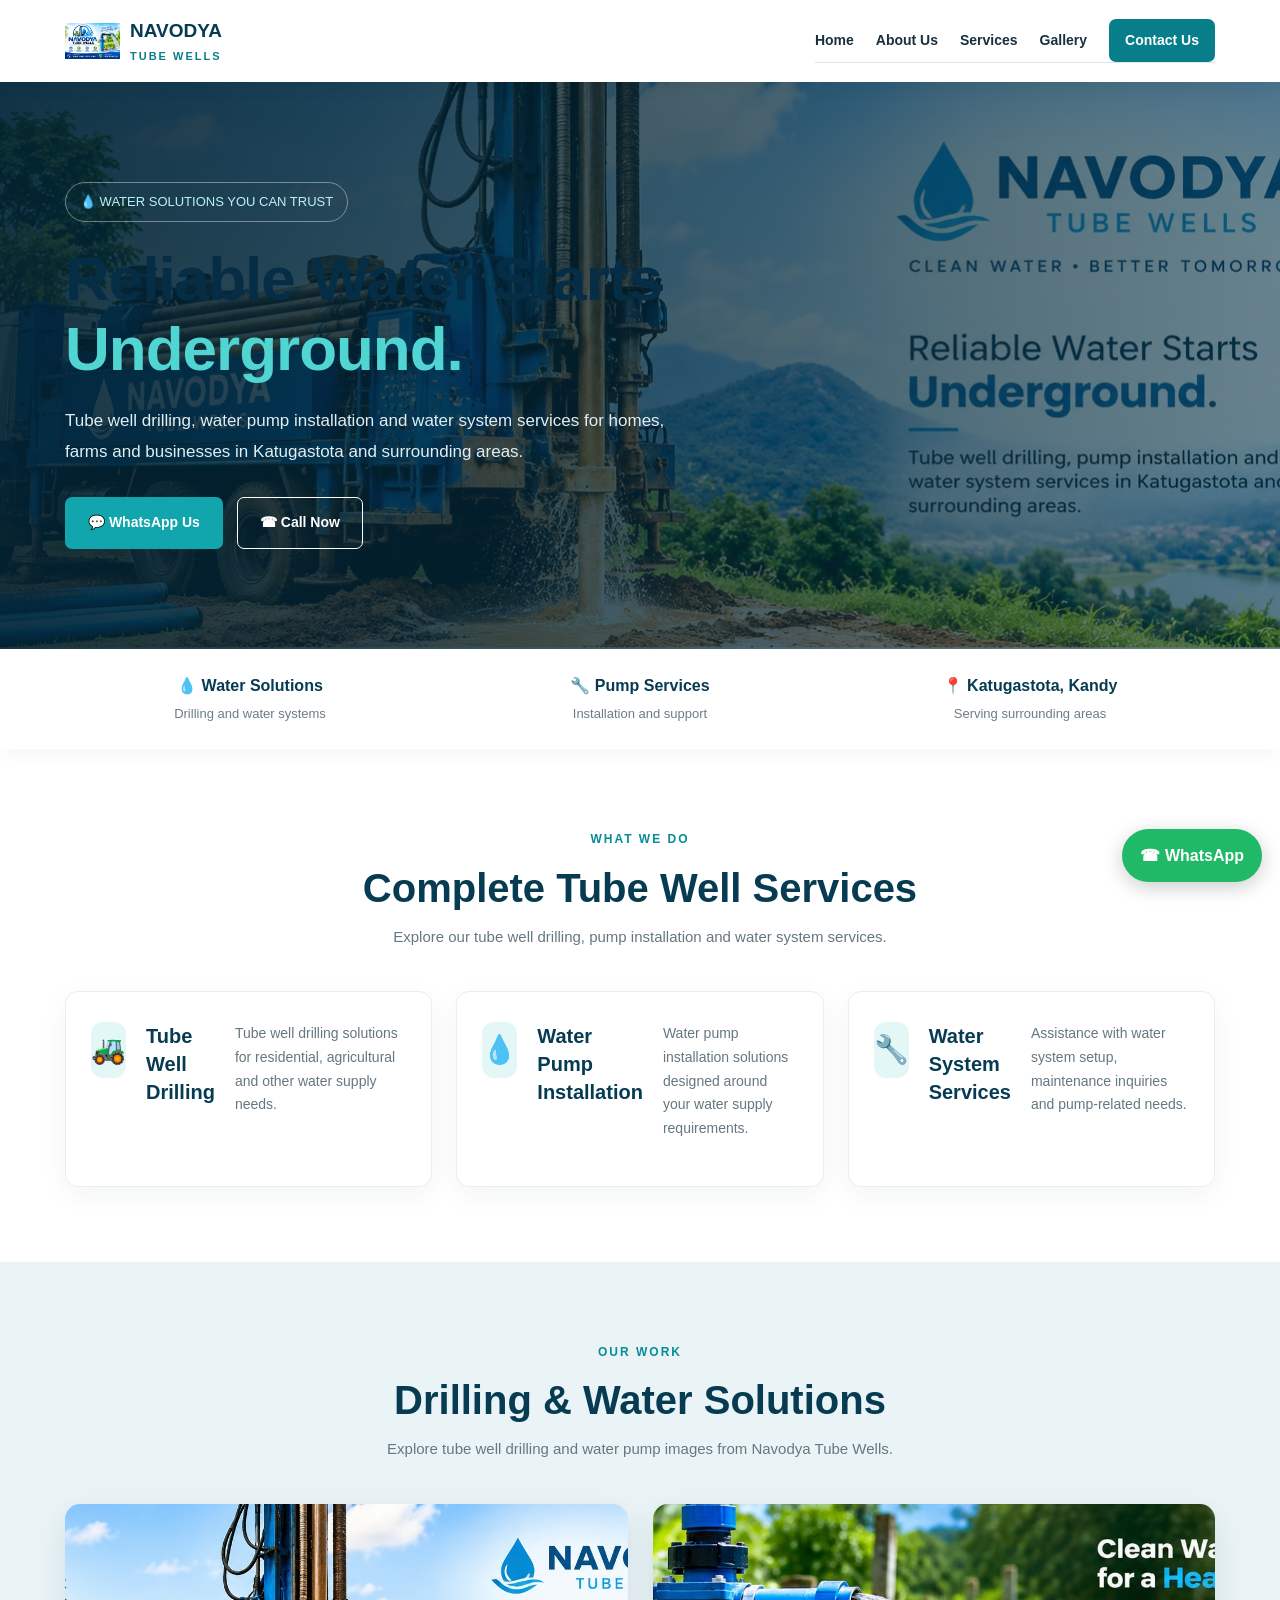
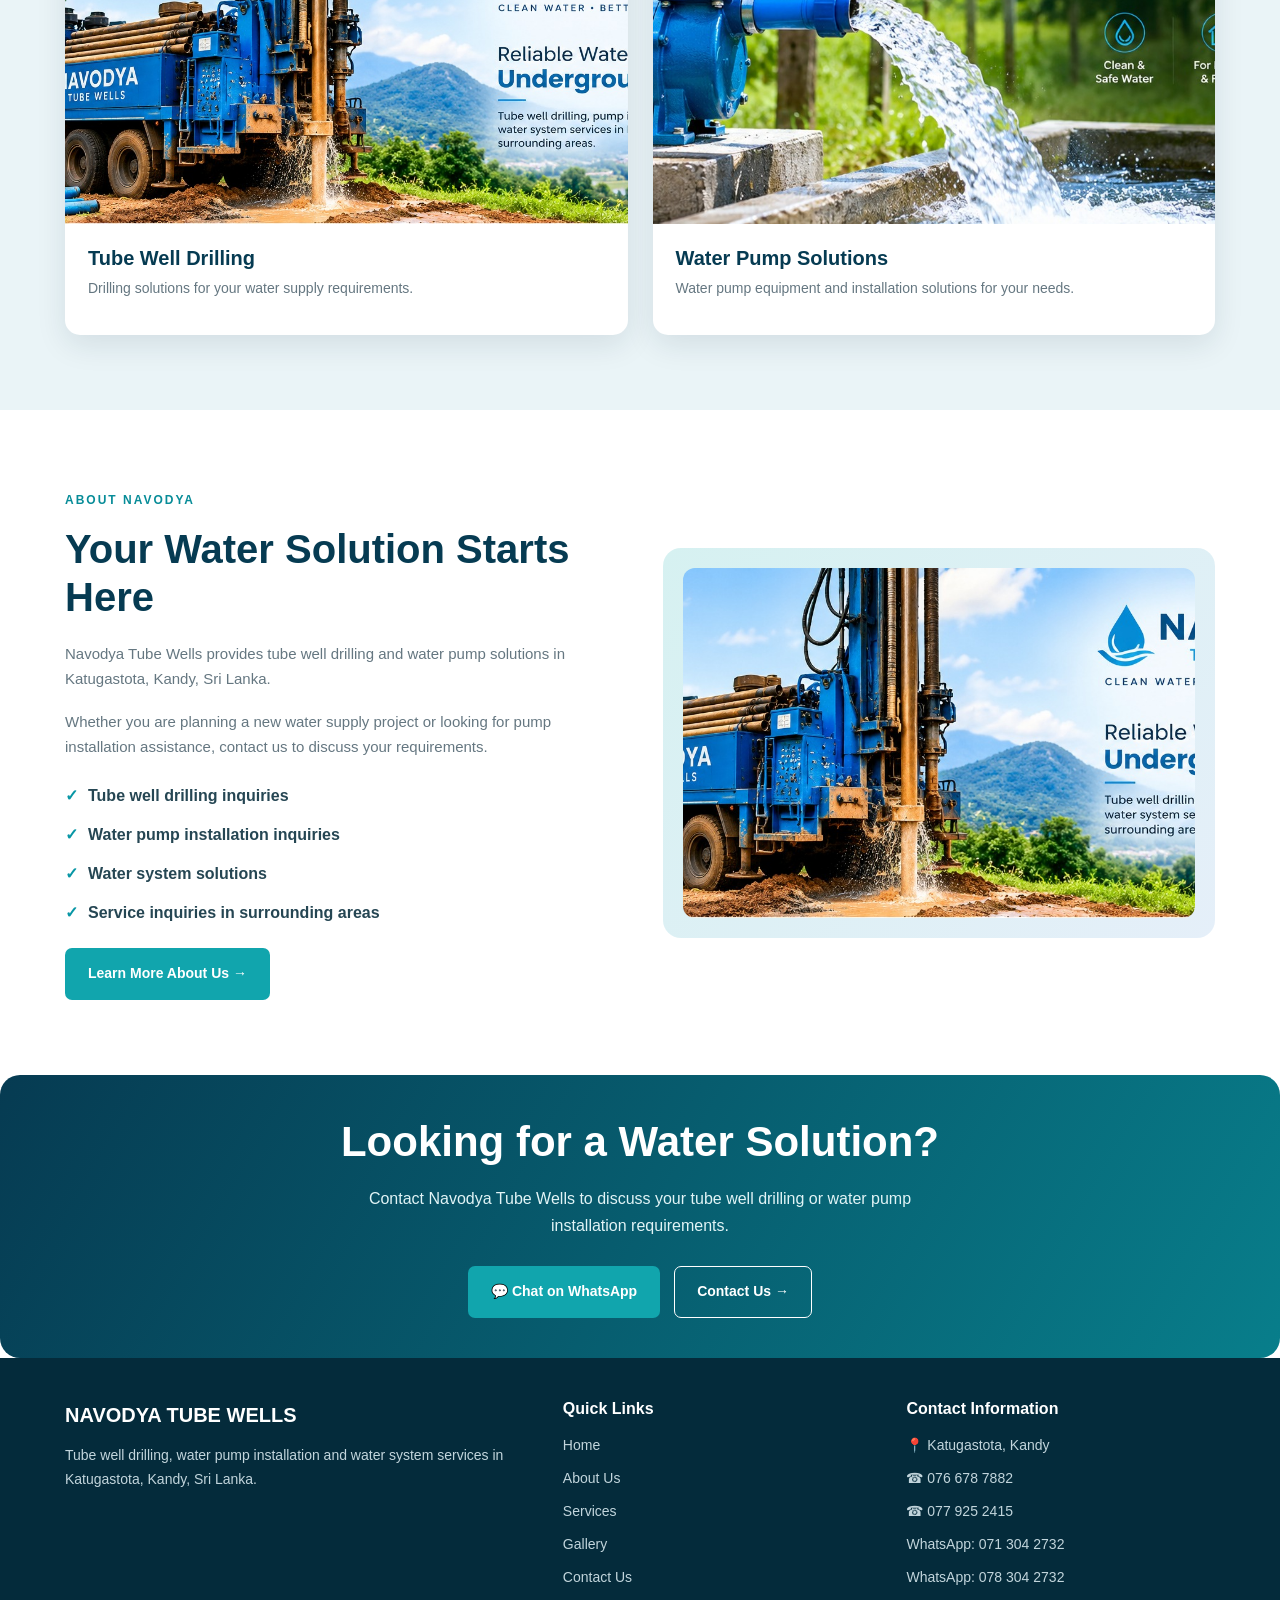
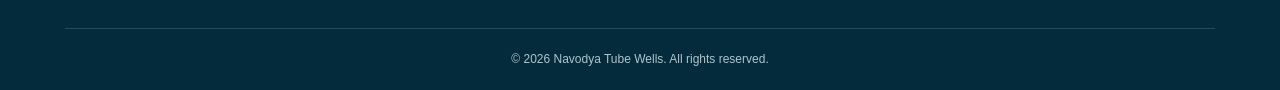
==== commit 3adb11a1: "Implement site header with navigation menu Added a site header with navigation links and a logo." ====
--- a/index.html
+++ b/index.html
@@ -24,11 +24,31 @@
         scroll-behavior: smooth;
     }
 
-    body {
-        font-family: Arial, Helvetica, sans-serif;
-        color: #18313d;
-        background: #f5f9fb;
-        line-height: 1.6;
+    body {<header class="site-header">
+    <div class="nav-container">
+
+        <a href="index.html" class="site-logo">
+            <img src="logo.png" alt="Navodya Tube Wells Logo">
+            <span>Navodya Tube Wells</span>
+        </a>
+
+        <nav class="nav-menu">
+            <a href="index.html">Home</a>
+            <a href="about.html">About</a>
+            <a href="services.html">Services</a>
+            <a href="gallery.html">Gallery</a>
+            <a href="contact.html">Contact</a>
+
+            <a href="https://wa.me/94713042732"
+               class="nav-contact"
+               target="_blank"
+               rel="noopener noreferrer">
+                WhatsApp Us
+            </a>
+        </nav>
+
+    </div>
+</header>
     }
 
     a {
--- a/style.css
+++ b/style.css
@@ -777,4 +777,92 @@
     height: 100%;
     object-fit: contain;
     display: block;
-}
+}/* NAVODYA TUBE WELLS NAVIGATION */
+
+.site-header {
+    background: #ffffff;
+    box-shadow: 0 3px 15px rgba(0, 0, 0, 0.08);
+    position: sticky;
+    top: 0;
+    z-index: 1000;
+}
+
+.nav-container {
+    max-width: 1200px;
+    margin: auto;
+    padding: 12px 20px;
+    display: flex;
+    align-items: center;
+    justify-content: space-between;
+    gap: 20px;
+}
+
+.site-logo {
+    display: flex;
+    align-items: center;
+    gap: 12px;
+    text-decoration: none;
+    color: #073b66;
+    font-weight: 800;
+    font-size: 19px;
+}
+
+.site-logo img {
+    width: 65px;
+    height: 65px;
+    object-fit: contain;
+}
+
+.nav-menu {
+    display: flex;
+    align-items: center;
+    gap: 22px;
+    flex-wrap: wrap;
+}
+
+.nav-menu a {
+    color: #173b58;
+    text-decoration: none;
+    font-weight: 600;
+    font-size: 15px;
+    transition: color 0.3s ease;
+}
+
+.nav-menu a:hover,
+.nav-menu a.active {
+    color: #07845b;
+}
+
+.nav-menu .nav-contact {
+    background: #087f5b;
+    color: #ffffff;
+    padding: 11px 17px;
+    border-radius: 7px;
+}
+
+.nav-menu .nav-contact:hover {
+    background: #056747;
+    color: #ffffff;
+}
+
+@media (max-width: 700px) {
+    .nav-container {
+        flex-direction: column;
+        gap: 12px;
+        padding: 12px;
+    }
+
+    .site-logo img {
+        width: 55px;
+        height: 55px;
+    }
+
+    .nav-menu {
+        justify-content: center;
+        gap: 12px 18px;
+    }
+
+    .nav-menu a {
+        font-size: 14px;
+    }
+}
